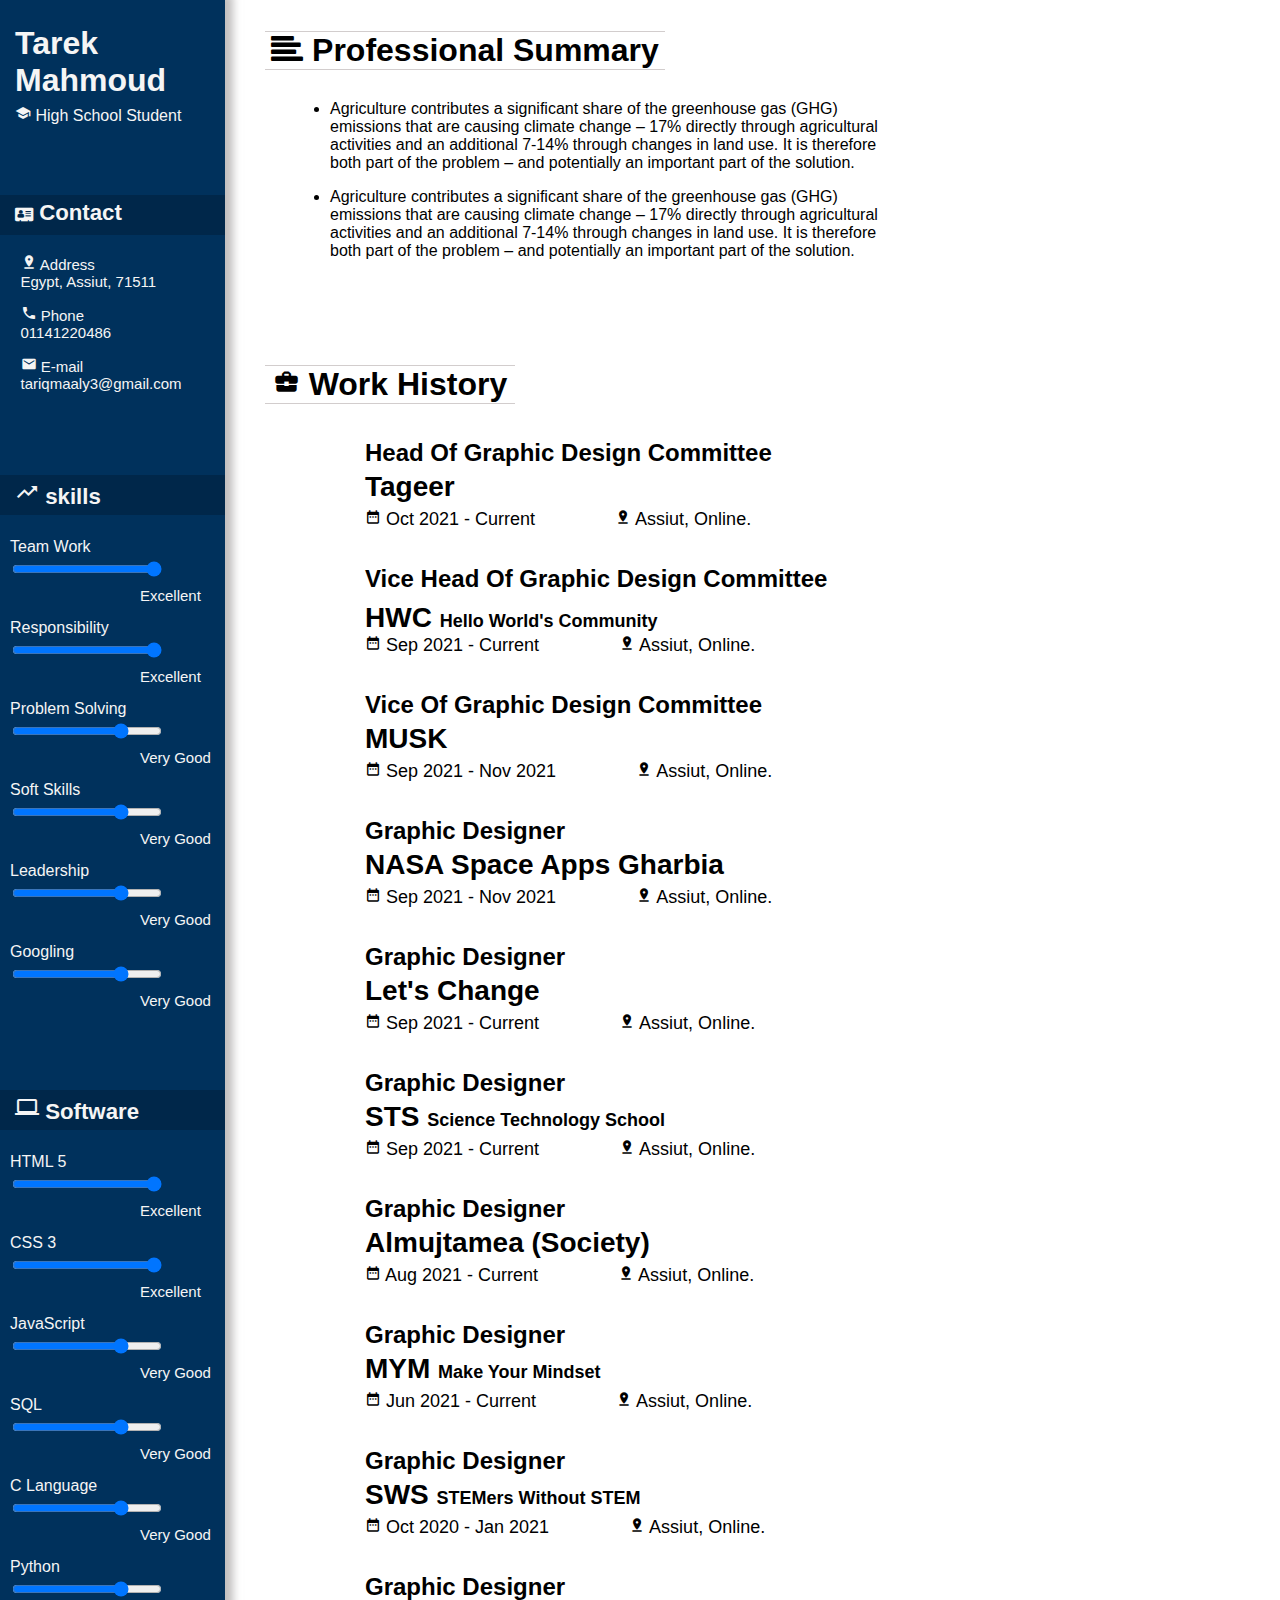
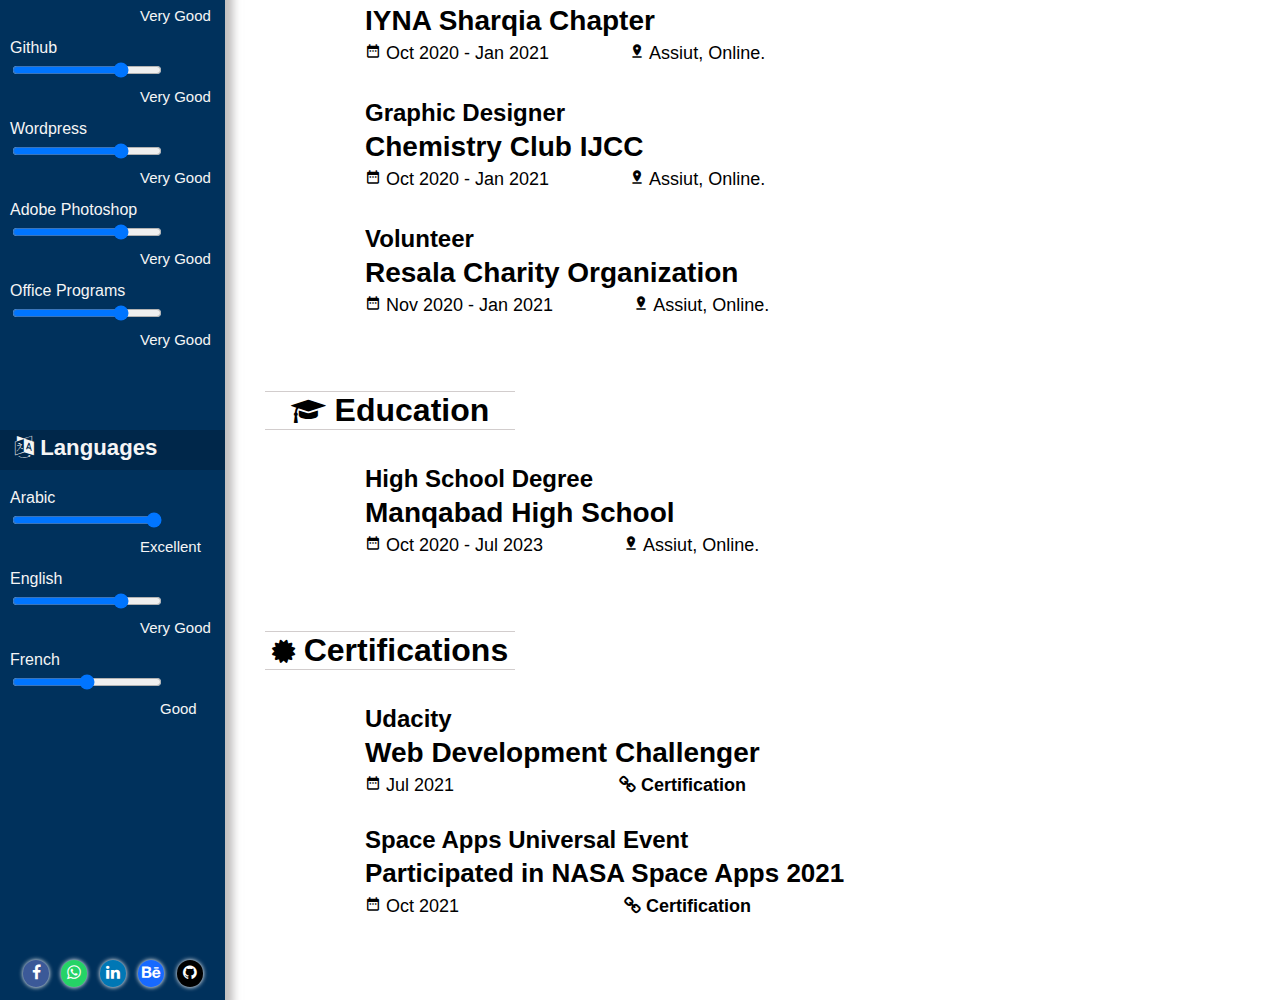
==== index.html @ b845cd38 "Add files via upload" ====
<DOCTYPE html>
    <html>
        <head>
            <meta charset="UTF-8">
            <link rel="stylesheet" 
            href="https://cdnjs.cloudflare.com/ajax/libs/font-awesome/4.7.0/css/font-awesome.min.css">
            <link href="https://fonts.googleapis.com/icon?family=Material+Icons" rel="stylesheet">
            <meta name="viewport" content="width=device-width, initial-scale=1, shrink-to-fit=no"/>
            <meta http-equiv="X-UA-Compatible" content="IE=edge">
            <link rel="shortcut icon" type="image/jpeg" href="TM.jpg">
            <link rel="stylesheet" href="TM.css">
            <title>TM - Tarek Mahmoud CV</title>
        </head>
        <body>
            <div id="left">
                <div id="name">
                <h1 style="padding-top: 25px;">Tarek Mahmoud</h1>
                <p style="margin-top: -15px;">
                    <i class="material-icons">school</i>
                    High School Student
                </p>
                </div>

                <div id="contact" style="margin-top: 70px;">
                    <h3 style="padding: 5px;">
                        <i class="fa fa-address-card"></i>
                        Contact
                    </h3>
                    <p> <i class="material-icons">pin_drop</i>
                        Address<br>Egypt, Assiut, 71511</p>
                    <p> <i class="material-icons">phone</i>
                        Phone<br>01141220486</p>
                    <p> <i class="material-icons">mail</i>
                        E-mail<br>tariqmaaly3@gmail.com</p>
                </div>
                
                <div id="skills" style="margin-top: 240px;">
                    <h3 style="padding: 5px;">
                        <i class="material-icons">trending_up</i>
                        skills
                    </h3>
                    <label>Team Work</label><br>
                    <input type="range" value="100" step="150">
                    <p><italic>Excellent</italic></p>

                    <label>Responsibility</label><br>
                    <input type="range" value="100" step="150">
                    <p><italic>Excellent</italic></p>

                    <label>Problem Solving</label><br>
                    <input type="range" value="75" step="100">
                    <p><italic>Very Good</italic></p>

                    <label>Soft Skills</label><br>
                    <input type="range" value="75" step="100">
                    <p><italic>Very Good</italic></p>

                    <label>Leadership</label><br>
                    <input type="range" value="75" step="100">
                    <p><italic>Very Good</italic></p>

                    <label>Googling</label><br>
                    <input type="range" value="75" step="100">
                    <p><italic>Very Good</italic></p>
                </div>

                <div id="soft" style="margin-top: 575px;">
                    <h3 style="padding: 5px;">
                        <i class="material-icons">computer</i>
                        Software
                        <h3>
                    <label>HTML 5</label><br>
                    <input type="range" value="100" step="150">
                    <p><italic>Excellent</italic></p>

                    <label>CSS 3</label><br>
                    <input type="range" value="100" step="150">
                    <p><italic>Excellent</italic></p>

                    <label>JavaScript</label><br>
                    <input type="range" value="75" step="100">
                    <p><italic>Very Good</italic></p>

                    <label>SQL</label><br>
                    <input type="range" value="75" step="100">
                    <p><italic>Very Good</italic></p>

                    <label>C Language</label><br>
                    <input type="range" value="75" step="100">
                    <p><italic>Very Good</italic></p>

                    <label>Python</label><br>
                    <input type="range" value="75" step="100">
                    <p><italic>Very Good</italic></p>

                    <label>Github</label><br>
                    <input type="range" value="75" step="100">
                    <p><italic>Very Good</italic></p>

                    <label>Wordpress</label><br>
                    <input type="range" value="75" step="100">
                    <p><italic>Very Good</italic></p>

                    <label>Adobe Photoshop</label><br>
                    <input type="range" value="75" step="100">
                    <p><italic>Very Good</italic></p>

                    <label>Office Programs</label><br>
                    <input type="range" value="75" step="100">
                    <p><italic>Very Good</italic></p>
                </div>

                <div id="langs" style="margin-top: 900px;">
                    <h3 style="padding: 5px;">
                        <i class="fa fa-language"></i>
                        Languages
                    </h3>
                    <label>Arabic</label><br>
                    <input type="range" value="100" step="150">
                    <p><italic>Excellent</italic></p>

                    <label>English</label><br>
                    <input type="range" value="75" step="100">
                    <p><italic>Very Good</italic></p>

                    <label>French</label><br>
                    <input type="range" value="50" step="100">
                    <p style="margin-left: 20px;"><italic>Good</italic></p>
                </div>

                <div id="Link">

                    <a href="https://web.facebook.com/profile.php?id=100045065440482" target="_blank"> 
                    <i class="fa fa-facebook" style="background: #3B5998;" id="SMI"></i> 
                    </a>

                    <a href="https://wa.me/qr/FEHXW3MLBTYYP1" target="_blank"> 
                        <i class="fa fa-whatsapp" style="background: rgb(37, 211, 102);" id="SMI"></i> 
                    </a>

                    <a href="https://www.linkedin.com/in/tarek-mahmoud-42444120b/" target="_blank"> 
                    <i class="fa fa-linkedin" style="background: rgb(0,119,181);" id="SMI"></i>
                    </a>

                    <a href="https://www.behance.net/tarekmahmoud5" target="_blank"> 
                    <i class="fa fa-behance" style="background: rgb( 23, 105, 255);" id="SMI"></i>
                    </a>

                    <a href="https://github.com/t3rek-ma7moud" target="_blank">
                    <i class="fa fa-github" style="background: black;" id="SMI"></i>
                   </a>
                   
                </div>
            </div>

            <div id="right">
                <h1 style="width: 400px;">
                    <i class="fa fa-align-left"></i>
                    Professional Summary
                </h1>
                <ul>
                    <li style="width: 550px; margin: 30px 0 0 25px;">
                        Agriculture contributes a significant share of the greenhouse
                        gas (GHG) emissions that are causing climate change – 17%
                        directly through agricultural activities and an additional
                        7-14% through changes in land use. It is therefore both part
                        of the problem – and potentially an important part of the
                        solution.
                    </li>
                </ul>

                <ul>
                    <li style="width: 550px; margin: 10px 0 0 25px;"> 
                        Agriculture contributes a significant share of the greenhouse gas 
                        (GHG) emissions that are causing climate change – 17%
                        directly through agricultural activities and an additional
                        7-14% through changes in land use. It is therefore both part
                        of the problem – and potentially an important part of the
                        solution.
                    </li>
                </ul>
                <a href="file:///E:/TM%20CV/TM%20CV-dark.html" class="material-icons" id="dark">dark_mode</a>
                <div id="work">
                    <h1 style="width: 250px;">
                        <i class="material-icons">business_center</i>
                        Work History
                    </h1>
                    <div class="GD">
                        <h3>Head Of Graphic Design Committee</h3>
                        <h2>Tageer</h2> <br>
    
                            <p>
                                <i class="material-icons">date_range</i>
                                Oct 2021 - Current
                            </p>
                            <p>
                                <i class="material-icons" style="margin-left: 75px;">pin_drop</i>
                                Assiut, Online.
                            </p>
                    </div>
    
                    <div class="GD">
                        <h3>Vice Head Of Graphic Design Committee</h3>
                        <h2 style="display: inline; position: absolute; margin-top: -15px;">
                            HWC <p style="margin-left: 0;">Hello World's Community</p>
                        </h2> <br>
    
                            <p>
                                <i class="material-icons">date_range</i>
                                Sep 2021 - Current
                            </p>
                            <p>
                                <i class="material-icons" style="margin-left: 75px;">pin_drop</i>
                                Assiut, Online.
                            </p>
                    </div>
    
                    <div class="GD">
                        <h3>Vice Of Graphic Design Committee</h3>
                        <h2>MUSK</h2> <br>
    
                            <p>
                                <i class="material-icons">date_range</i>
                                Sep 2021 - Nov 2021
                            </p>
                            <p>
                                <i class="material-icons" style="margin-left: 75px;">pin_drop</i>
                                Assiut, Online.
                            </p>
                    </div>
    
                    <div class="GD">
                        <h3>Graphic Designer</h3>
                        <h2>NASA Space Apps Gharbia</h2> <br>
    
                            <p>
                                <i class="material-icons">date_range</i>
                                Sep 2021 - Nov 2021
                            </p>
                            <p>
                                <i class="material-icons" style="margin-left: 75px;">pin_drop</i>
                                Assiut, Online.
                            </p>
                    </div>
    
                    <div class="GD">
                        <h3>Graphic Designer</h3>
                        <h2>Let's Change</h2> <br>
    
                            <p>
                                <i class="material-icons">date_range</i>
                                Sep 2021 - Current
                            </p>
                            <p>
                                <i class="material-icons" style="margin-left: 75px;">pin_drop</i>
                                Assiut, Online.
                            </p>
                    </div>
    
                    <div class="GD">
                        <h3>Graphic Designer</h3>
                        <h2>
                            STS <p>Science Technology School</p>
                        </h2> <br>
    
                            <p>
                                <i class="material-icons">date_range</i>
                                Sep 2021 - Current
                            </p>
                            <p>
                                <i class="material-icons" style="margin-left: 75px;">pin_drop</i>
                                Assiut, Online.
                            </p>
                    </div>
    
                    <div class="GD">
                        <h3>Graphic Designer</h3>
                        <h2>Almujtamea (Society)</h2> <br>
    
                            <p>
                                <i class="material-icons">date_range</i>
                                Aug 2021 - Current
                            </p>
                            <p>
                                <i class="material-icons" style="margin-left: 75px;">pin_drop</i>
                                Assiut, Online.
                            </p>
                    </div>
    
                    <div class="GD">
                        <h3>Graphic Designer</h3>
                        <h2>
                            MYM <p>Make Your Mindset</p>
                        </h2> <br>
    
                            <p>
                                <i class="material-icons">date_range</i>
                                Jun 2021 - Current
                            </p>
                            <p>
                                <i class="material-icons" style="margin-left: 75px;">pin_drop</i>
                                Assiut, Online.
                            </p>
                    </div>
    
                    <div class="GD">
                        <h3>Graphic Designer</h3>
                        <h2>
                            SWS <p>STEMers Without STEM</p>
                        </h2> <br>
    
                            <p>
                                <i class="material-icons">date_range</i>
                                Oct 2020 - Jan 2021
                            </p>
                            <p>
                                <i class="material-icons" style="margin-left: 75px;">pin_drop</i>
                                Assiut, Online.
                            </p>
                    </div>
    
                    <div class="GD">
                        <h3>Graphic Designer</h3>
                        <h2>IYNA Sharqia Chapter</h2> <br>
    
                            <p>
                                <i class="material-icons">date_range</i>
                                Oct 2020 - Jan 2021
                            </p>
                            <p>
                                <i class="material-icons" style="margin-left: 75px;">pin_drop</i>
                                Assiut, Online.
                            </p>
                    </div>
    
                    <div class="GD">
                        <h3>Graphic Designer</h3>
                        <h2> Chemistry Club IJCC</h2> <br>

                            <p>
                                <i class="material-icons">date_range</i>
                                Oct 2020 - Jan 2021
                            </p>
                            <p>
                                <i class="material-icons" style="margin-left: 75px;">pin_drop</i>
                                Assiut, Online.
                            </p>
                    </div>
    
                    <div class="GD">
                        <h3>Volunteer</h3>
                        <h2>Resala Charity Organization</h2> <br>

                            <p>
                                <i class="material-icons">date_range</i>
                                Nov 2020 - Jan 2021
                            </p>
                            <p>
                                <i class="material-icons" style="margin-left: 75px;">pin_drop</i>
                                Assiut, Online.
                            </p>
                    </div>
                </div>

                <div id="edu">
                <h1 style="margin-top: -25px; width: 250px;">
                    <i class="fa fa-graduation-cap"></i>
                    Education
                </h1>
                <div class="HSD">
                    <h3>High School Degree</h3>
                    <h2>Manqabad High School</h2> <br>

                        <p>
                            <i class="material-icons">date_range</i>
                            Oct 2020 - Jul 2023
                        </p>
                        <p>
                            <i class="material-icons" style="margin-left: 75px;">pin_drop</i>
                            Assiut, Online.
                        </p>
                </div>
                </div>

                <div id="cert">
                <h1 style="margin-top: -25px; width: 250px;">
                    <i class="fa fa-certificate	"></i>
                    Certifications
                </h1>
                <div class="certi">
                    <h3>Udacity</h3>
                    <h2>Web Development Challenger</h2> <br>
                        <p>
                            <i class="material-icons">date_range</i>
                            Jul 2021
                        </p>
                        <p>
                            <a href="https://drive.google.com/file/d/1FDAW9608SxH6hDUD1ScH1h4WVqJJ3xah/view?usp=sharing" class="fa fa-link" id="certl">
                                <strong style="font-family: sans-serif, Arial;">Certification</strong>
                            </a>
                        </p>
                </div>
                <div class="certi">
                    <h3 style="margin-top: -20px;">Space Apps Universal Event</h3>
                    <h2 style="font-size: 26px;">Participated in NASA Space Apps 2021</h2> <br>

                        <p>
                            <i class="material-icons">date_range</i>
                            Oct 2021
                        </p>
                        <p>
                            <a href="https://drive.google.com/file/d/1zgqsZ3WstGEIXecZ_9G2XZ6Y6BJrHVgn/view?usp=sharing" class="fa fa-link" id="certl">
                                <strong style="font-family: sans-serif, Arial;">Certification</strong>
                            </a>
                        </p>
                    </div>
                </div>
            </div>
    </body>
</html>
---- TM.css ----
body {
    margin: 0;
    font-family: sans-serif, Arial;
}
a {
    text-decoration: none;
    font-family: sans-serif, Arial;
}
#contact i, #name i {
    font-size: 16px;
}
#contact p:hover, #name p:hover {
    color: rgb(255, 198, 44);
    transition: 0.3s;
}
#left {
    width: 210px;
    color: whitesmoke;
    height: 2600px;
    background-color: rgb(0,49,92);
    padding-left: 15px;
    box-shadow: 1px 1px 8px 7px rgba(151, 148, 148, 0.6);
}
#contact, #skills, #soft, #langs {
    height: 40px;
    font-size: 19px;
    margin-left: -15;
    padding-left: 10px;
    background-color: rgb(0,39,74);
}
#contact p {
    font-size: 15px;
    padding-left: 10.5px;
}
#skills p, #soft p, #langs p {
    font-size: 15px;
    padding-left: 130px;
    font-weight: 200;
    margin-top: 5px;
}
input {
    width: 150px;
    height: 22px;
}
#left label {
    font-size: 16px;
    font-weight: 200;
}
#right {
    margin: -2590px 0 0 265px;
    position: absolute;
}
#right h1 {
    border-top: 1px solid rgb(210, 205, 205);
    border-bottom: 1px solid rgb(210, 205, 205);
    text-align: center;
}
#work, #edu, #cert {
    margin: 100px 0 0 100px;
}
#work i, #edu i, #cert i {
    font-size: 16px;
}
#work p, #edu p, #cert p {
    font-size: 18px;
    display: inline;
    margin: 0px;
}
#work h1, #edu h1, #cert h1 {
    border-top: 1px solid rgb(210, 205, 205);
    border-bottom: 1px solid rgb(210, 205, 205);
    text-align: center;
    margin: -35px 0 0 -100px;
}
#work h1 i, #edu h1 i, #cert h1 i {
    font-size: 27px;
}
#work h2, #edu h2, #cert h2 {
    font-size: 28px;
    display: inline;
    position: absolute;
    margin-top: -20px;
}
#work h3, #edu h3, #cert h3 {
    font-size: 24px;
    margin-top: -15px;
}
.GD, .HSD, .certi {
    margin-top: 50px;
}
#SMI {
    height: 20px;
    color: white;
    width: 20px;
    text-align: center;
    margin: 490px 0 0 8px;
    padding: 4px 3px 3px 3px;
    border-radius: 15px;
    box-shadow: 0.1px 0.1px 4px 0.3px whitesmoke;

}
#certl {
    margin-left: 160px; 
    font-size: 18px; 
    color: black;
}
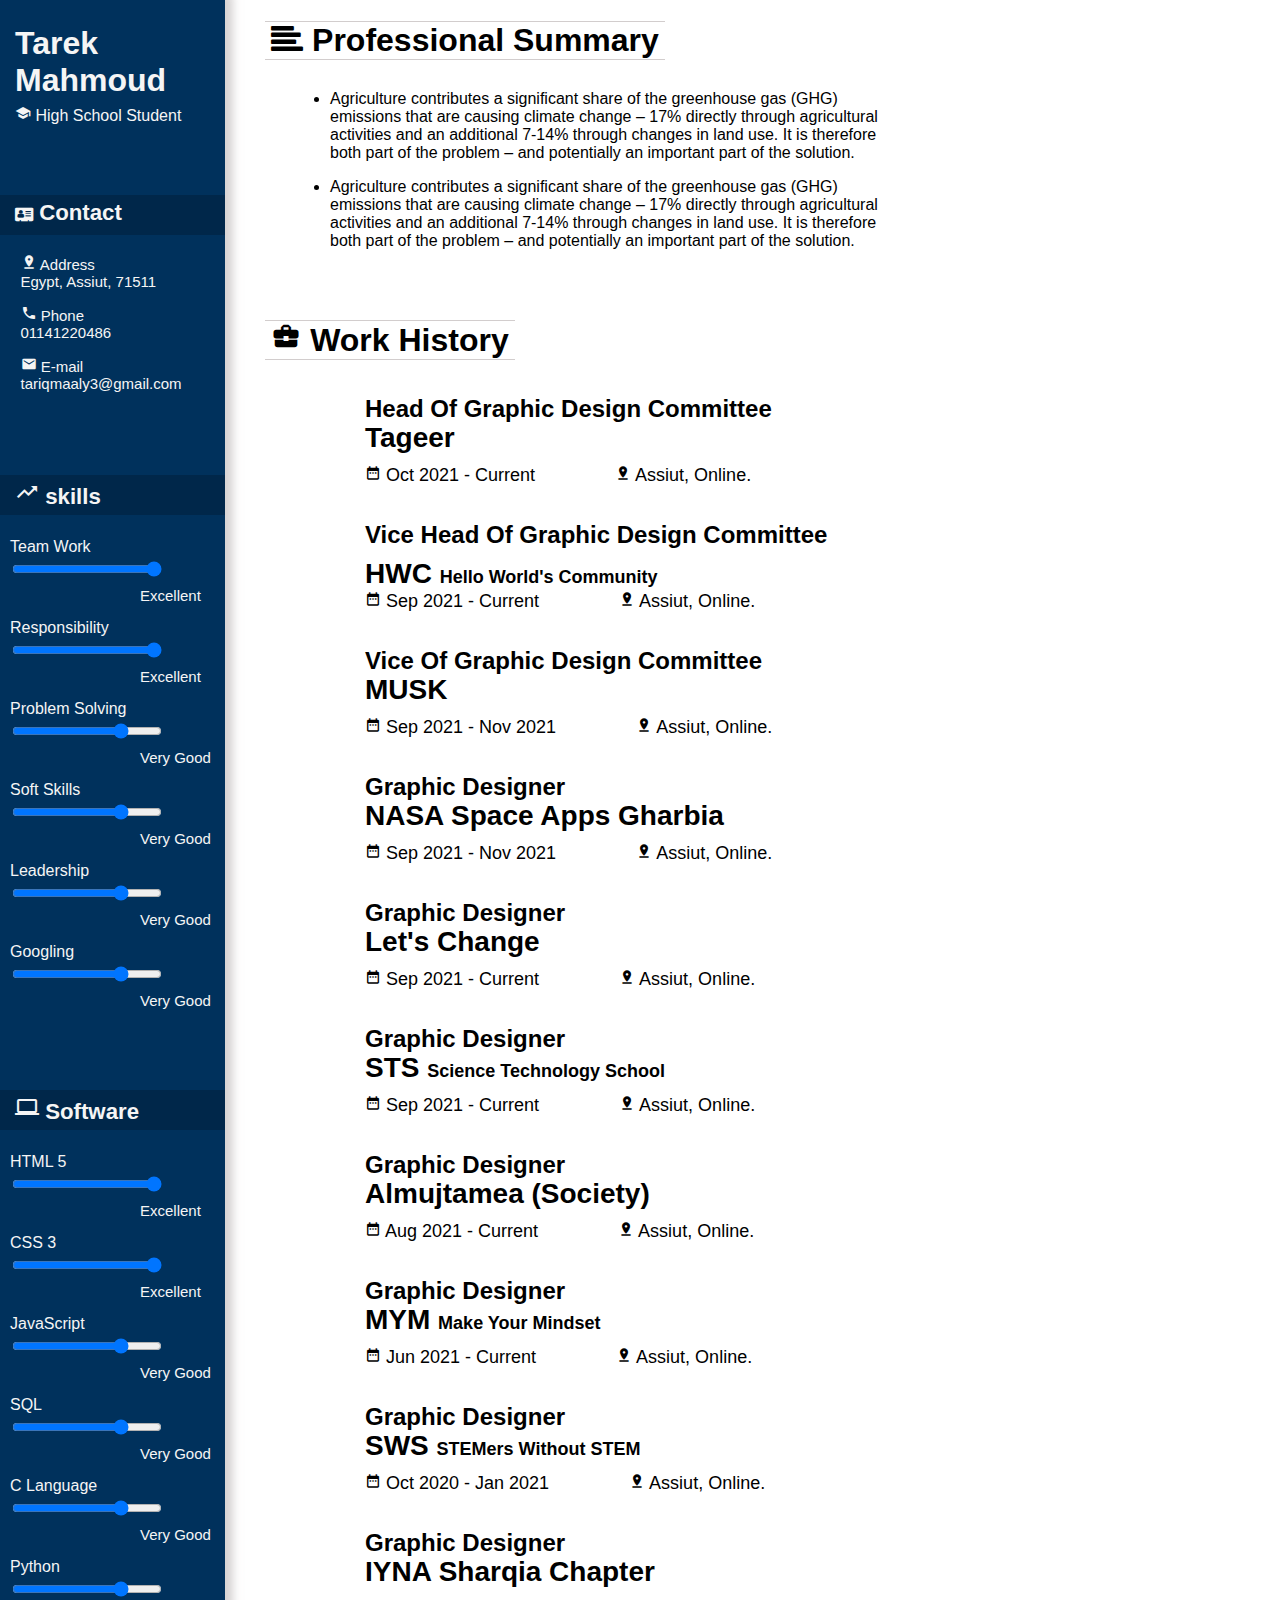
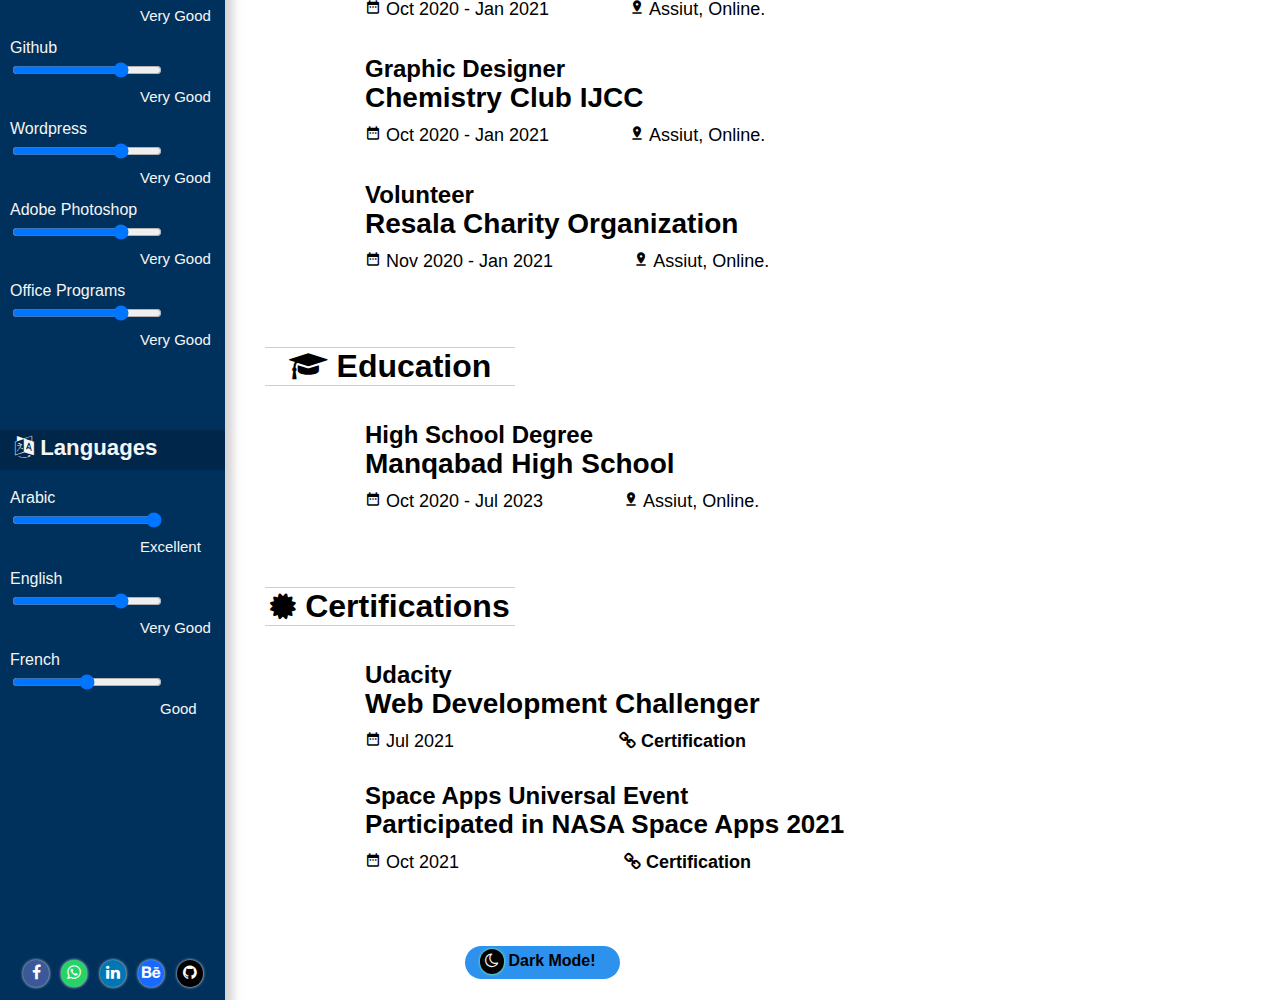
==== commit 04f5b120: "Add files via upload" ====
--- a/index.html
+++ b/index.html
@@ -179,7 +179,14 @@
                         solution.
                     </li>
                 </ul>
-                <a href="file:///E:/TM%20CV/TM%20CV-dark.html" class="material-icons" id="dark">dark_mode</a>
+
+                <div id="dark">
+                    <a href="#" onclick="alert('Dark Mode:          Soon..')">
+                        <i class="fa fa-moon-o"></i>
+                        Dark Mode!
+                    </a>
+                </div>
+
                 <div id="work">
                     <h1 style="width: 250px;">
                         <i class="material-icons">business_center</i>
@@ -198,7 +205,7 @@
                                 Assiut, Online.
                             </p>
                     </div>
-    
+
                     <div class="GD">
                         <h3>Vice Head Of Graphic Design Committee</h3>
                         <h2 style="display: inline; position: absolute; margin-top: -15px;">
--- a/TM.css
+++ b/TM.css
@@ -9,7 +9,7 @@
 #contact i, #name i {
     font-size: 16px;
 }
-#contact p:hover, #name p:hover {
+#name p:hover {
     color: rgb(255, 198, 44);
     transition: 0.3s;
 }
@@ -19,7 +19,7 @@
     height: 2600px;
     background-color: rgb(0,49,92);
     padding-left: 15px;
-    box-shadow: 1px 1px 8px 7px rgba(151, 148, 148, 0.6);
+    box-shadow: 1px 1px 8px 7px rgba(175, 170, 170, 0.5);
 }
 #contact, #skills, #soft, #langs {
     height: 40px;
@@ -47,13 +47,35 @@
     font-weight: 200;
 }
 #right {
-    margin: -2590px 0 0 265px;
+    margin: -2600px 0 0 265px;
     position: absolute;
 }
 #right h1 {
     border-top: 1px solid rgb(210, 205, 205);
     border-bottom: 1px solid rgb(210, 205, 205);
     text-align: center;
+}
+#dark {
+    margin: 2280px 0 0 200px;
+    position: absolute;
+    background-color: #2d92ed;
+    width: 140px;
+    height: 30px;
+    padding: 3px 0 0 15px;
+    border-radius: 25px;
+}
+#dark a {
+    color: black;
+    font-weight: 800;
+}
+#dark i {
+    height: 20px;
+    color: whitesmoke;
+    background-color: black;
+    text-align: center;
+    padding: 3px 5px 2px 5px;
+    border-radius: 15px;
+    box-shadow: 0.1px 0.1px 3px 0.1px #90ff92;
 }
 #work, #edu, #cert {
     margin: 100px 0 0 100px;
@@ -70,16 +92,16 @@
     border-top: 1px solid rgb(210, 205, 205);
     border-bottom: 1px solid rgb(210, 205, 205);
     text-align: center;
-    margin: -35px 0 0 -100px;
+    margin: -30px 0 0 -100px;
 }
 #work h1 i, #edu h1 i, #cert h1 i {
-    font-size: 27px;
+    font-size: 30px;
 }
 #work h2, #edu h2, #cert h2 {
     font-size: 28px;
     display: inline;
     position: absolute;
-    margin-top: -20px;
+    margin-top: -25px;
 }
 #work h3, #edu h3, #cert h3 {
     font-size: 24px;
@@ -96,8 +118,11 @@
     margin: 490px 0 0 8px;
     padding: 4px 3px 3px 3px;
     border-radius: 15px;
+    box-shadow: 0.1px 0.1px 3px 0.1px whitesmoke;
+}
+#SMI:hover {
     box-shadow: 0.1px 0.1px 4px 0.3px whitesmoke;
-
+    opacity: 80%;
 }
 #certl {
     margin-left: 160px; 
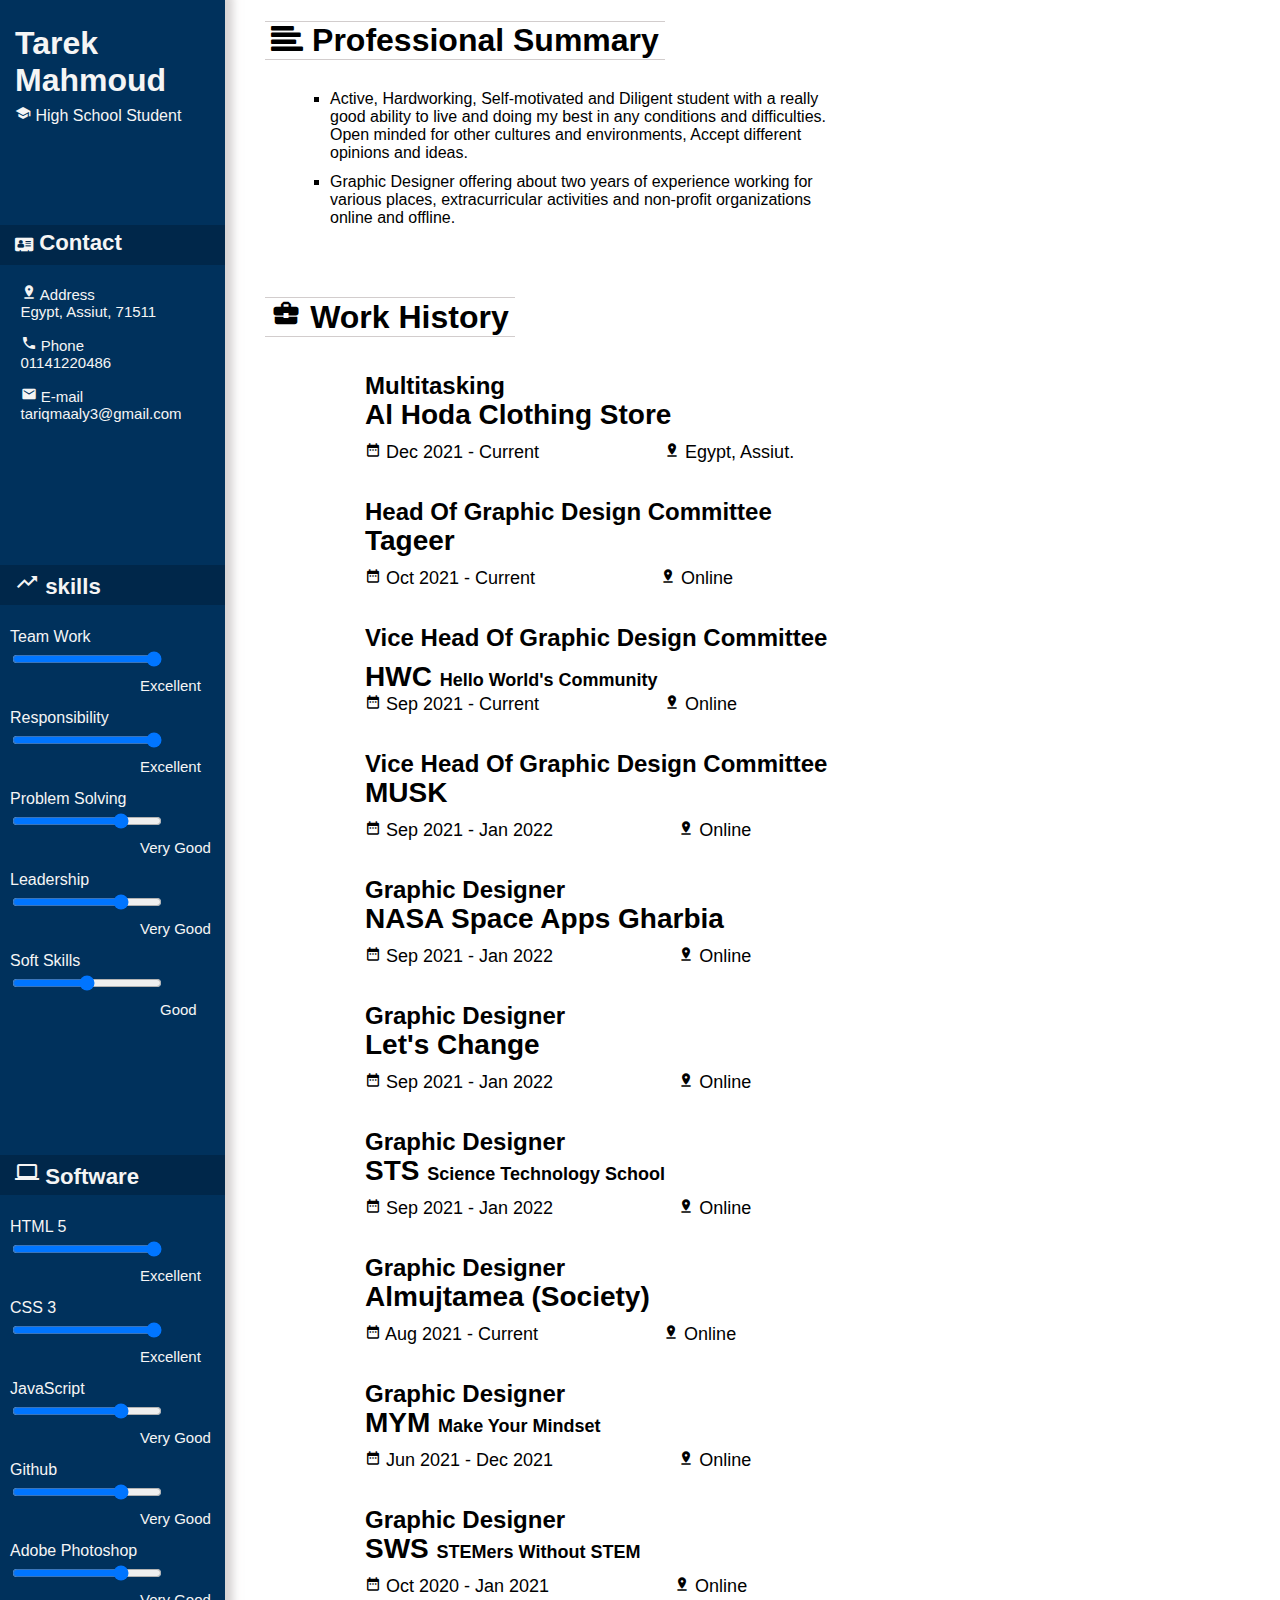
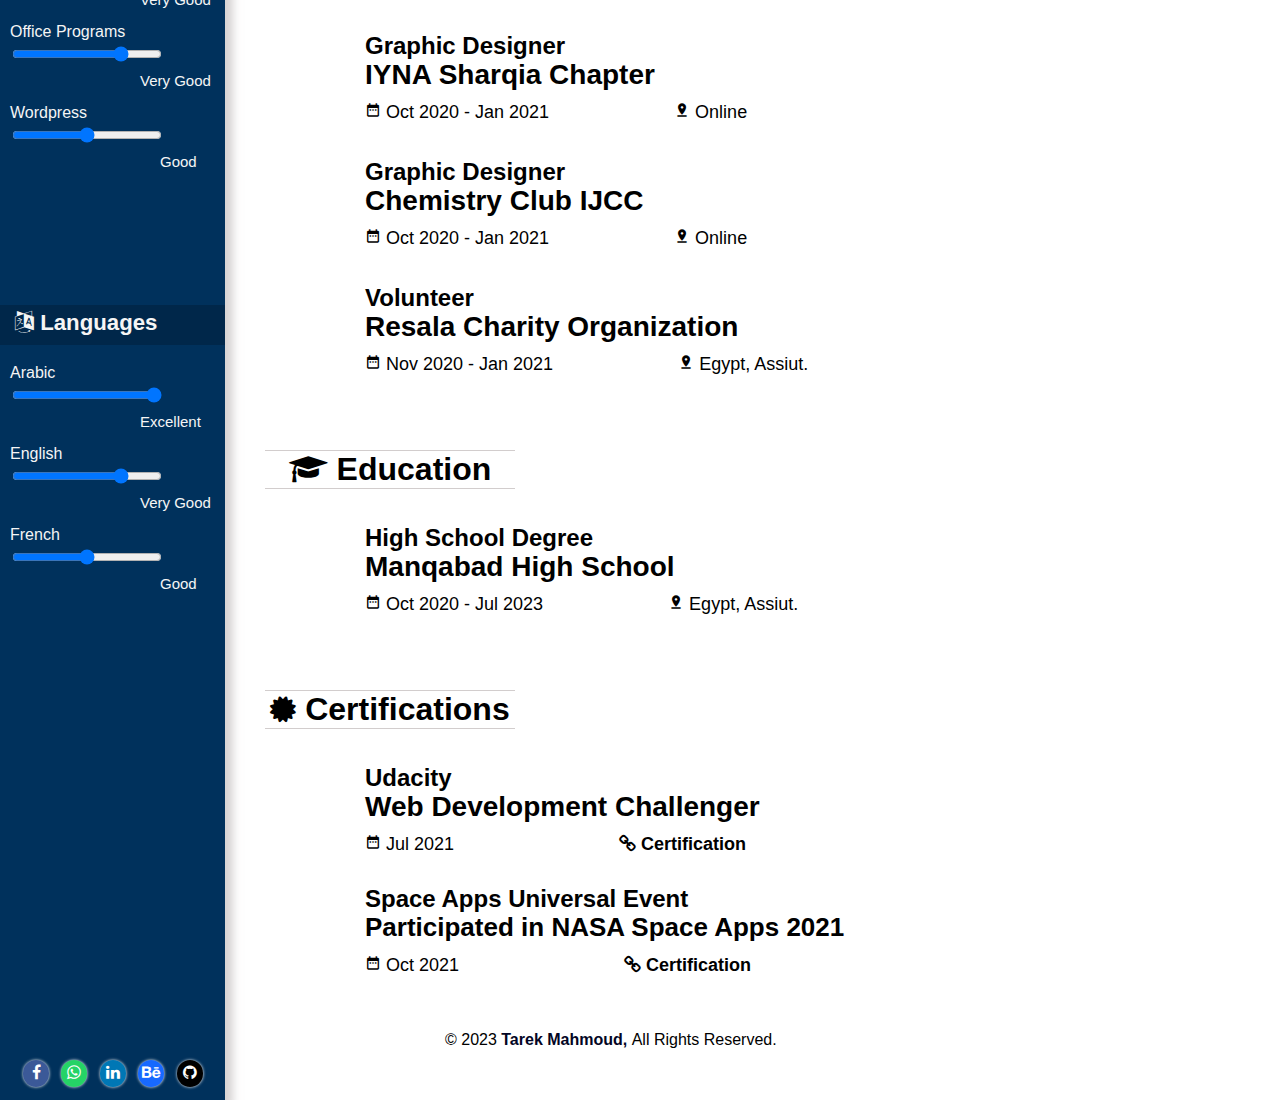
==== commit 09d880d7: "Add files via upload" ====
--- a/index.html
+++ b/index.html
@@ -21,7 +21,7 @@
                 </p>
                 </div>
 
-                <div id="contact" style="margin-top: 70px;">
+                <div id="contact" style="margin-top: 100px;">
                     <h3 style="padding: 5px;">
                         <i class="fa fa-address-card"></i>
                         Contact
@@ -34,7 +34,7 @@
                         E-mail<br>tariqmaaly3@gmail.com</p>
                 </div>
                 
-                <div id="skills" style="margin-top: 240px;">
+                <div id="skills" style="margin-top: 300px;">
                     <h3 style="padding: 5px;">
                         <i class="material-icons">trending_up</i>
                         skills
@@ -51,20 +51,16 @@
                     <input type="range" value="75" step="100">
                     <p><italic>Very Good</italic></p>
 
+                    <label>Leadership</label><br>
+                    <input type="range" value="75" step="100">
+                    <p><italic>Very Good</italic></p>
+
                     <label>Soft Skills</label><br>
-                    <input type="range" value="75" step="100">
-                    <p><italic>Very Good</italic></p>
-
-                    <label>Leadership</label><br>
-                    <input type="range" value="75" step="100">
-                    <p><italic>Very Good</italic></p>
-
-                    <label>Googling</label><br>
-                    <input type="range" value="75" step="100">
-                    <p><italic>Very Good</italic></p>
-                </div>
-
-                <div id="soft" style="margin-top: 575px;">
+                    <input type="range" value="50" step="100">
+                    <p style="margin-left: 20px;"><italic>Good</italic></p>
+                </div>
+
+                <div id="soft" style="margin-top: 550px;">
                     <h3 style="padding: 5px;">
                         <i class="material-icons">computer</i>
                         Software
@@ -81,36 +77,24 @@
                     <input type="range" value="75" step="100">
                     <p><italic>Very Good</italic></p>
 
-                    <label>SQL</label><br>
-                    <input type="range" value="75" step="100">
-                    <p><italic>Very Good</italic></p>
-
-                    <label>C Language</label><br>
-                    <input type="range" value="75" step="100">
-                    <p><italic>Very Good</italic></p>
-
-                    <label>Python</label><br>
-                    <input type="range" value="75" step="100">
-                    <p><italic>Very Good</italic></p>
-
                     <label>Github</label><br>
                     <input type="range" value="75" step="100">
                     <p><italic>Very Good</italic></p>
 
+                    <label>Adobe Photoshop</label><br>
+                    <input type="range" value="75" step="100">
+                    <p><italic>Very Good</italic></p>
+
+                    <label>Office Programs</label><br>
+                    <input type="range" value="75" step="100">
+                    <p><italic>Very Good</italic></p>
+
                     <label>Wordpress</label><br>
-                    <input type="range" value="75" step="100">
-                    <p><italic>Very Good</italic></p>
-
-                    <label>Adobe Photoshop</label><br>
-                    <input type="range" value="75" step="100">
-                    <p><italic>Very Good</italic></p>
-
-                    <label>Office Programs</label><br>
-                    <input type="range" value="75" step="100">
-                    <p><italic>Very Good</italic></p>
-                </div>
-
-                <div id="langs" style="margin-top: 900px;">
+                    <input type="range" value="50" step="100">
+                    <p style="margin-left: 20px;"><italic>Good</italic></p>
+                </div>
+
+                <div id="langs" style="margin-top: 710px;">
                     <h3 style="padding: 5px;">
                         <i class="fa fa-language"></i>
                         Languages
@@ -130,23 +114,23 @@
 
                 <div id="Link">
 
-                    <a href="https://web.facebook.com/profile.php?id=100045065440482" target="_blank"> 
+                    <a href="https://cutt.ly/8IYDjaS" target="_blank"> 
                     <i class="fa fa-facebook" style="background: #3B5998;" id="SMI"></i> 
                     </a>
 
-                    <a href="https://wa.me/qr/FEHXW3MLBTYYP1" target="_blank"> 
+                    <a href="https://cutt.ly/xIYDAeW" target="_blank"> 
                         <i class="fa fa-whatsapp" style="background: rgb(37, 211, 102);" id="SMI"></i> 
                     </a>
 
-                    <a href="https://www.linkedin.com/in/tarek-mahmoud-42444120b/" target="_blank"> 
+                    <a href="https://cutt.ly/tIYDZKn" target="_blank"> 
                     <i class="fa fa-linkedin" style="background: rgb(0,119,181);" id="SMI"></i>
                     </a>
 
-                    <a href="https://www.behance.net/tarekmahmoud5" target="_blank"> 
+                    <a href="https://cutt.ly/3IYD0gj" target="_blank"> 
                     <i class="fa fa-behance" style="background: rgb( 23, 105, 255);" id="SMI"></i>
                     </a>
 
-                    <a href="https://github.com/t3rek-ma7moud" target="_blank">
+                    <a href="https://cutt.ly/VIYFqwZ" target="_blank">
                     <i class="fa fa-github" style="background: black;" id="SMI"></i>
                    </a>
                    
@@ -159,39 +143,41 @@
                     Professional Summary
                 </h1>
                 <ul>
-                    <li style="width: 550px; margin: 30px 0 0 25px;">
-                        Agriculture contributes a significant share of the greenhouse
-                        gas (GHG) emissions that are causing climate change – 17%
-                        directly through agricultural activities and an additional
-                        7-14% through changes in land use. It is therefore both part
-                        of the problem – and potentially an important part of the
-                        solution.
+                    <li style="width: 500px; margin: 30px 0 0 25px; list-style-type: square;">
+                        Active, Hardworking, Self-motivated and Diligent student with
+                         a really good ability to live and doing my best in any conditions
+                          and difficulties. Open minded for other cultures and environments,
+                           Accept different opinions and ideas.
                     </li>
                 </ul>
-
                 <ul>
-                    <li style="width: 550px; margin: 10px 0 0 25px;"> 
-                        Agriculture contributes a significant share of the greenhouse gas 
-                        (GHG) emissions that are causing climate change – 17%
-                        directly through agricultural activities and an additional
-                        7-14% through changes in land use. It is therefore both part
-                        of the problem – and potentially an important part of the
-                        solution.
+                    <li style="width: 500px; margin: -5px 0 0 25px; list-style-type: square;"> 
+                        Graphic Designer offering about two years of experience working
+                         for various places, extracurricular activities and
+                          non-profit organizations online and offline.
                     </li>
                 </ul>
-
-                <div id="dark">
-                    <a href="#" onclick="alert('Dark Mode:          Soon..')">
-                        <i class="fa fa-moon-o"></i>
-                        Dark Mode!
-                    </a>
-                </div>
 
                 <div id="work">
                     <h1 style="width: 250px;">
                         <i class="material-icons">business_center</i>
                         Work History
                     </h1>
+
+                     <div class="GD">
+                        <h3>Multitasking</h3>
+                        <h2>Al Hoda Clothing Store</h2> <br>
+    
+                            <p>
+                                <i class="material-icons">date_range</i>
+                                Dec 2021 - Current
+                            </p>
+                            <p>
+                                <i class="material-icons" id="pin">pin_drop</i>
+                                Egypt, Assiut.
+                            </p>
+                    </div>
+
                     <div class="GD">
                         <h3>Head Of Graphic Design Committee</h3>
                         <h2>Tageer</h2> <br>
@@ -201,8 +187,8 @@
                                 Oct 2021 - Current
                             </p>
                             <p>
-                                <i class="material-icons" style="margin-left: 75px;">pin_drop</i>
-                                Assiut, Online.
+                                <i class="material-icons" id="pin">pin_drop</i>
+                                Online
                             </p>
                     </div>
 
@@ -217,22 +203,22 @@
                                 Sep 2021 - Current
                             </p>
                             <p>
-                                <i class="material-icons" style="margin-left: 75px;">pin_drop</i>
-                                Assiut, Online.
-                            </p>
-                    </div>
-    
-                    <div class="GD">
-                        <h3>Vice Of Graphic Design Committee</h3>
+                                <i class="material-icons"  id="pin">pin_drop</i>
+                                Online
+                            </p>
+                    </div>
+    
+                    <div class="GD">
+                        <h3>Vice Head Of Graphic Design Committee</h3>
                         <h2>MUSK</h2> <br>
     
                             <p>
                                 <i class="material-icons">date_range</i>
-                                Sep 2021 - Nov 2021
-                            </p>
-                            <p>
-                                <i class="material-icons" style="margin-left: 75px;">pin_drop</i>
-                                Assiut, Online.
+                                Sep 2021 - Jan 2022
+                            </p>
+                            <p>
+                                <i class="material-icons"  id="pin">pin_drop</i>
+                                Online
                             </p>
                     </div>
     
@@ -242,11 +228,11 @@
     
                             <p>
                                 <i class="material-icons">date_range</i>
-                                Sep 2021 - Nov 2021
-                            </p>
-                            <p>
-                                <i class="material-icons" style="margin-left: 75px;">pin_drop</i>
-                                Assiut, Online.
+                                Sep 2021 - Jan 2022
+                            </p>
+                            <p>
+                                <i class="material-icons" id="pin">pin_drop</i>
+                                Online
                             </p>
                     </div>
     
@@ -256,11 +242,11 @@
     
                             <p>
                                 <i class="material-icons">date_range</i>
-                                Sep 2021 - Current
-                            </p>
-                            <p>
-                                <i class="material-icons" style="margin-left: 75px;">pin_drop</i>
-                                Assiut, Online.
+                                Sep 2021 - Jan 2022
+                            </p>
+                            <p>
+                                <i class="material-icons" id="pin">pin_drop</i>
+                                Online
                             </p>
                     </div>
     
@@ -272,11 +258,11 @@
     
                             <p>
                                 <i class="material-icons">date_range</i>
-                                Sep 2021 - Current
-                            </p>
-                            <p>
-                                <i class="material-icons" style="margin-left: 75px;">pin_drop</i>
-                                Assiut, Online.
+                                Sep 2021 - Jan 2022
+                            </p>
+                            <p>
+                                <i class="material-icons" id="pin">pin_drop</i>
+                                Online
                             </p>
                     </div>
     
@@ -289,8 +275,8 @@
                                 Aug 2021 - Current
                             </p>
                             <p>
-                                <i class="material-icons" style="margin-left: 75px;">pin_drop</i>
-                                Assiut, Online.
+                                <i class="material-icons" id="pin">pin_drop</i>
+                                Online
                             </p>
                     </div>
     
@@ -302,11 +288,11 @@
     
                             <p>
                                 <i class="material-icons">date_range</i>
-                                Jun 2021 - Current
-                            </p>
-                            <p>
-                                <i class="material-icons" style="margin-left: 75px;">pin_drop</i>
-                                Assiut, Online.
+                                Jun 2021 - Dec 2021
+                            </p>
+                            <p>
+                                <i class="material-icons" id="pin">pin_drop</i>
+                                Online
                             </p>
                     </div>
     
@@ -321,8 +307,8 @@
                                 Oct 2020 - Jan 2021
                             </p>
                             <p>
-                                <i class="material-icons" style="margin-left: 75px;">pin_drop</i>
-                                Assiut, Online.
+                                <i class="material-icons" id="pin">pin_drop</i>
+                                Online
                             </p>
                     </div>
     
@@ -335,8 +321,8 @@
                                 Oct 2020 - Jan 2021
                             </p>
                             <p>
-                                <i class="material-icons" style="margin-left: 75px;">pin_drop</i>
-                                Assiut, Online.
+                                <i class="material-icons" id="pin">pin_drop</i>
+                                Online
                             </p>
                     </div>
     
@@ -349,8 +335,8 @@
                                 Oct 2020 - Jan 2021
                             </p>
                             <p>
-                                <i class="material-icons" style="margin-left: 75px;">pin_drop</i>
-                                Assiut, Online.
+                                <i class="material-icons" id="pin">pin_drop</i>
+                                Online
                             </p>
                     </div>
     
@@ -363,13 +349,14 @@
                                 Nov 2020 - Jan 2021
                             </p>
                             <p>
-                                <i class="material-icons" style="margin-left: 75px;">pin_drop</i>
-                                Assiut, Online.
-                            </p>
-                    </div>
-                </div>
-
-                <div id="edu">
+                                <i class="material-icons" id="pin">pin_drop</i>
+                                Egypt, Assiut.
+                            </p>
+                    </div>
+                </div>
+
+                <div id=
+                "edu">
                 <h1 style="margin-top: -25px; width: 250px;">
                     <i class="fa fa-graduation-cap"></i>
                     Education
@@ -383,8 +370,8 @@
                             Oct 2020 - Jul 2023
                         </p>
                         <p>
-                            <i class="material-icons" style="margin-left: 75px;">pin_drop</i>
-                            Assiut, Online.
+                            <i class="material-icons" id="pin">pin_drop</i>
+                            Egypt, Assiut.
                         </p>
                 </div>
                 </div>
@@ -394,6 +381,7 @@
                     <i class="fa fa-certificate	"></i>
                     Certifications
                 </h1>
+                
                 <div class="certi">
                     <h3>Udacity</h3>
                     <h2>Web Development Challenger</h2> <br>
@@ -402,26 +390,31 @@
                             Jul 2021
                         </p>
                         <p>
-                            <a href="https://drive.google.com/file/d/1FDAW9608SxH6hDUD1ScH1h4WVqJJ3xah/view?usp=sharing" class="fa fa-link" id="certl">
+                            <a href="https://cutt.ly/tIYFjRh" class="fa fa-link" id="certl">
                                 <strong style="font-family: sans-serif, Arial;">Certification</strong>
                             </a>
                         </p>
                 </div>
+
                 <div class="certi">
                     <h3 style="margin-top: -20px;">Space Apps Universal Event</h3>
-                    <h2 style="font-size: 26px;">Participated in NASA Space Apps 2021</h2> <br>
+                    <h2 style="font-size: 26px; width: 600px;">Participated in NASA Space Apps 2021</h2> <br>
 
                         <p>
                             <i class="material-icons">date_range</i>
                             Oct 2021
                         </p>
                         <p>
-                            <a href="https://drive.google.com/file/d/1zgqsZ3WstGEIXecZ_9G2XZ6Y6BJrHVgn/view?usp=sharing" class="fa fa-link" id="certl">
+                            <a href="https://cutt.ly/7IYFvMj" class="fa fa-link" id="certl">
                                 <strong style="font-family: sans-serif, Arial;">Certification</strong>
                             </a>
                         </p>
                     </div>
                 </div>
+                <p style="margin: 55px 0 0 180px;">
+                    © 2023 <strong>
+                        <a href="https://cutt.ly/XIYFW8u" style="color: rgb(3, 5, 36);" target="_blank">
+                             Tarek Mahmoud, </a> </strong>All Rights Reserved.</p>
             </div>
     </body>
 </html>--- a/TM.css
+++ b/TM.css
@@ -9,14 +9,10 @@
 #contact i, #name i {
     font-size: 16px;
 }
-#name p:hover {
-    color: rgb(255, 198, 44);
-    transition: 0.3s;
-}
 #left {
     width: 210px;
     color: whitesmoke;
-    height: 2600px;
+    height: 2700px;
     background-color: rgb(0,49,92);
     padding-left: 15px;
     box-shadow: 1px 1px 8px 7px rgba(175, 170, 170, 0.5);
@@ -47,7 +43,7 @@
     font-weight: 200;
 }
 #right {
-    margin: -2600px 0 0 265px;
+    margin: -2700px 0 0 265px;
     position: absolute;
 }
 #right h1 {
@@ -56,7 +52,7 @@
     text-align: center;
 }
 #dark {
-    margin: 2280px 0 0 200px;
+    margin: 2380px 0 0 200px;
     position: absolute;
     background-color: #2d92ed;
     width: 140px;
@@ -115,17 +111,23 @@
     color: white;
     width: 20px;
     text-align: center;
-    margin: 490px 0 0 8px;
+    margin: 715px 0 0 8px;
     padding: 4px 3px 3px 3px;
     border-radius: 15px;
     box-shadow: 0.1px 0.1px 3px 0.1px whitesmoke;
 }
 #SMI:hover {
-    box-shadow: 0.1px 0.1px 4px 0.3px whitesmoke;
-    opacity: 80%;
+    box-shadow: 0.5px 0.5px 5px 1px #cbe6ff;
+    transition: 0.5s;
+    opacity: 85%;
+    font-size: 16.9;
 }
 #certl {
     margin-left: 160px; 
     font-size: 18px; 
     color: black;
+}
+#pin {
+    margin-left: 120px;
+    position: relative;
 }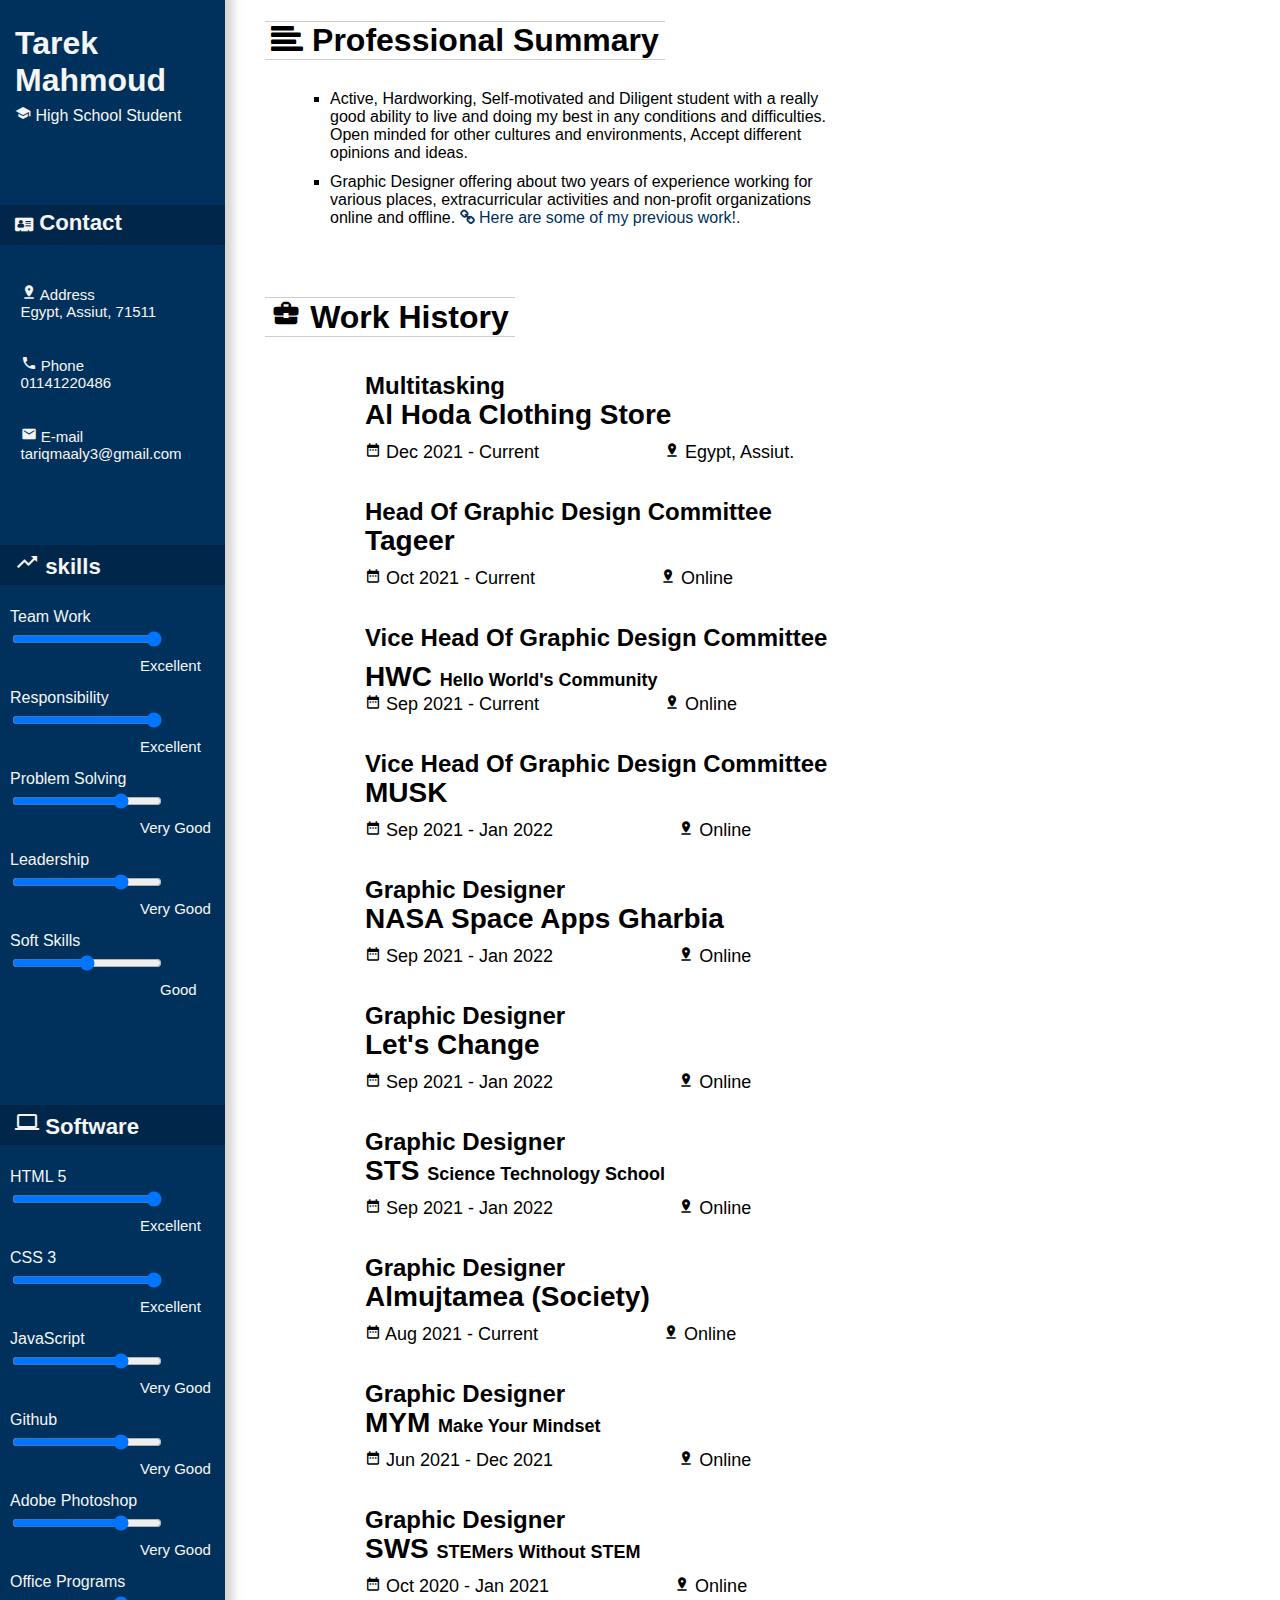
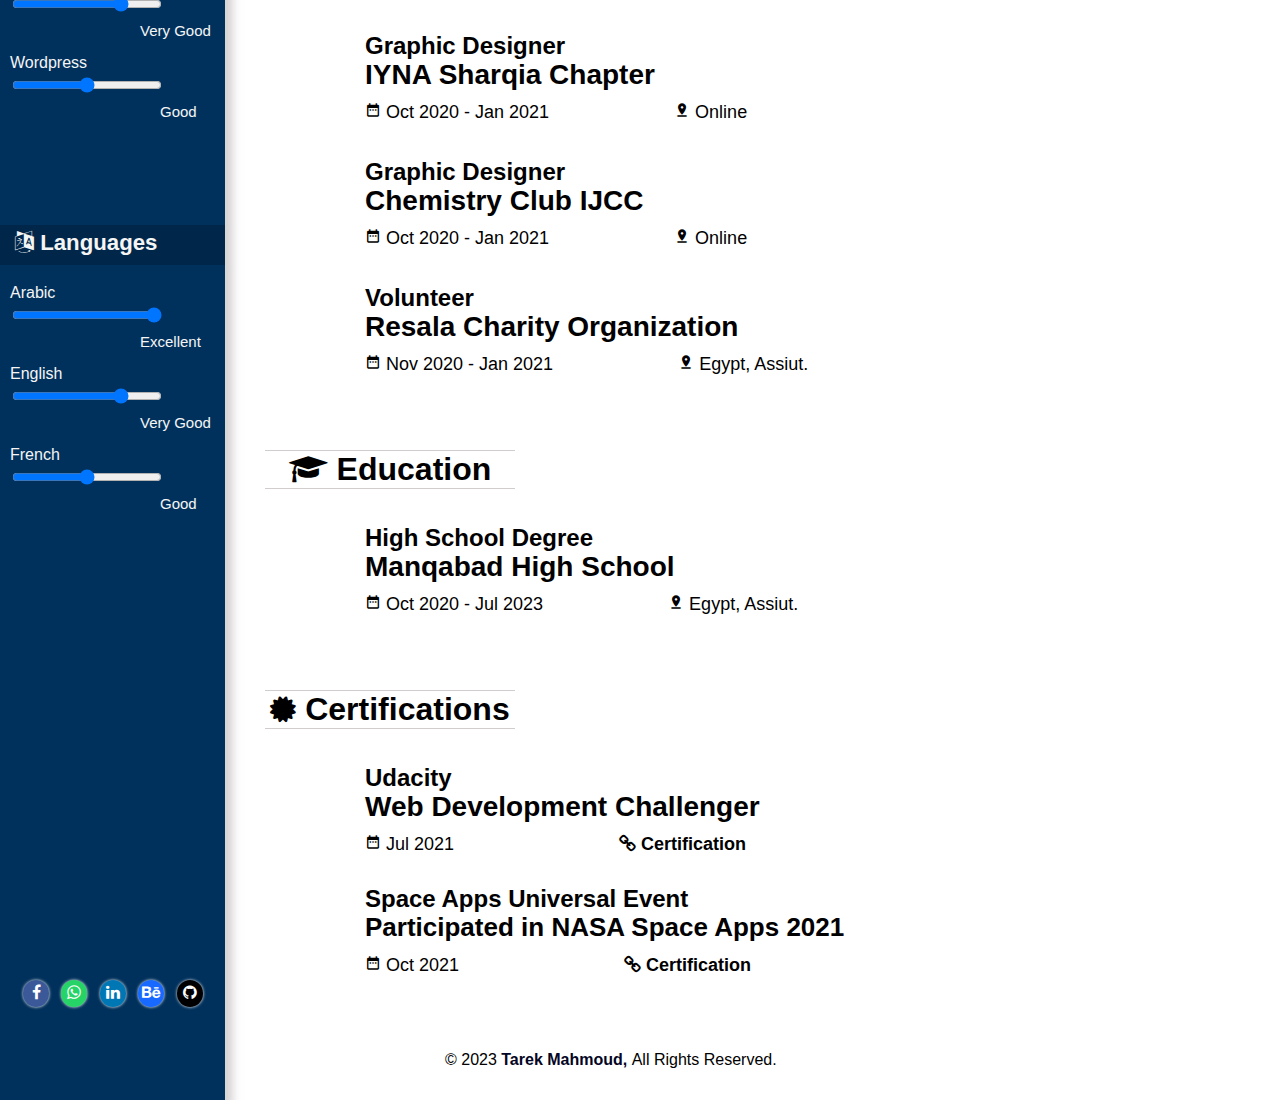
==== commit e1e498f5: "Add files via upload" ====
--- a/index.html
+++ b/index.html
@@ -21,16 +21,16 @@
                 </p>
                 </div>
 
-                <div id="contact" style="margin-top: 100px;">
+                <div id="contact" style="margin-top: 80px;">
                     <h3 style="padding: 5px;">
                         <i class="fa fa-address-card"></i>
                         Contact
                     </h3>
-                    <p> <i class="material-icons">pin_drop</i>
+                    <p style="padding-top: 20px;"> <i class="material-icons">pin_drop</i>
                         Address<br>Egypt, Assiut, 71511</p>
-                    <p> <i class="material-icons">phone</i>
+                    <p style="padding-top: 20px;"> <i class="material-icons">phone</i>
                         Phone<br>01141220486</p>
-                    <p> <i class="material-icons">mail</i>
+                    <p style="padding-top: 20px;"> <i class="material-icons">mail</i>
                         E-mail<br>tariqmaaly3@gmail.com</p>
                 </div>
                 
@@ -60,7 +60,7 @@
                     <p style="margin-left: 20px;"><italic>Good</italic></p>
                 </div>
 
-                <div id="soft" style="margin-top: 550px;">
+                <div id="soft" style="margin-top: 520px;">
                     <h3 style="padding: 5px;">
                         <i class="material-icons">computer</i>
                         Software
@@ -94,7 +94,7 @@
                     <p style="margin-left: 20px;"><italic>Good</italic></p>
                 </div>
 
-                <div id="langs" style="margin-top: 710px;">
+                <div id="langs" style="margin-top: 680px;">
                     <h3 style="padding: 5px;">
                         <i class="fa fa-language"></i>
                         Languages
@@ -155,6 +155,9 @@
                         Graphic Designer offering about two years of experience working
                          for various places, extracurricular activities and
                           non-profit organizations online and offline.
+                          <a href="https://cutt.ly/QIYNpNj" style="color: rgb(0,49,92);">
+                            <i class="fa fa-link"></i>
+                            Here are some of my previous work!.</a>
                     </li>
                 </ul>
 
@@ -411,7 +414,7 @@
                         </p>
                     </div>
                 </div>
-                <p style="margin: 55px 0 0 180px;">
+                <p style="margin: 75px 0 0 180px;">
                     © 2023 <strong>
                         <a href="https://cutt.ly/XIYFW8u" style="color: rgb(3, 5, 36);" target="_blank">
                              Tarek Mahmoud, </a> </strong>All Rights Reserved.</p>
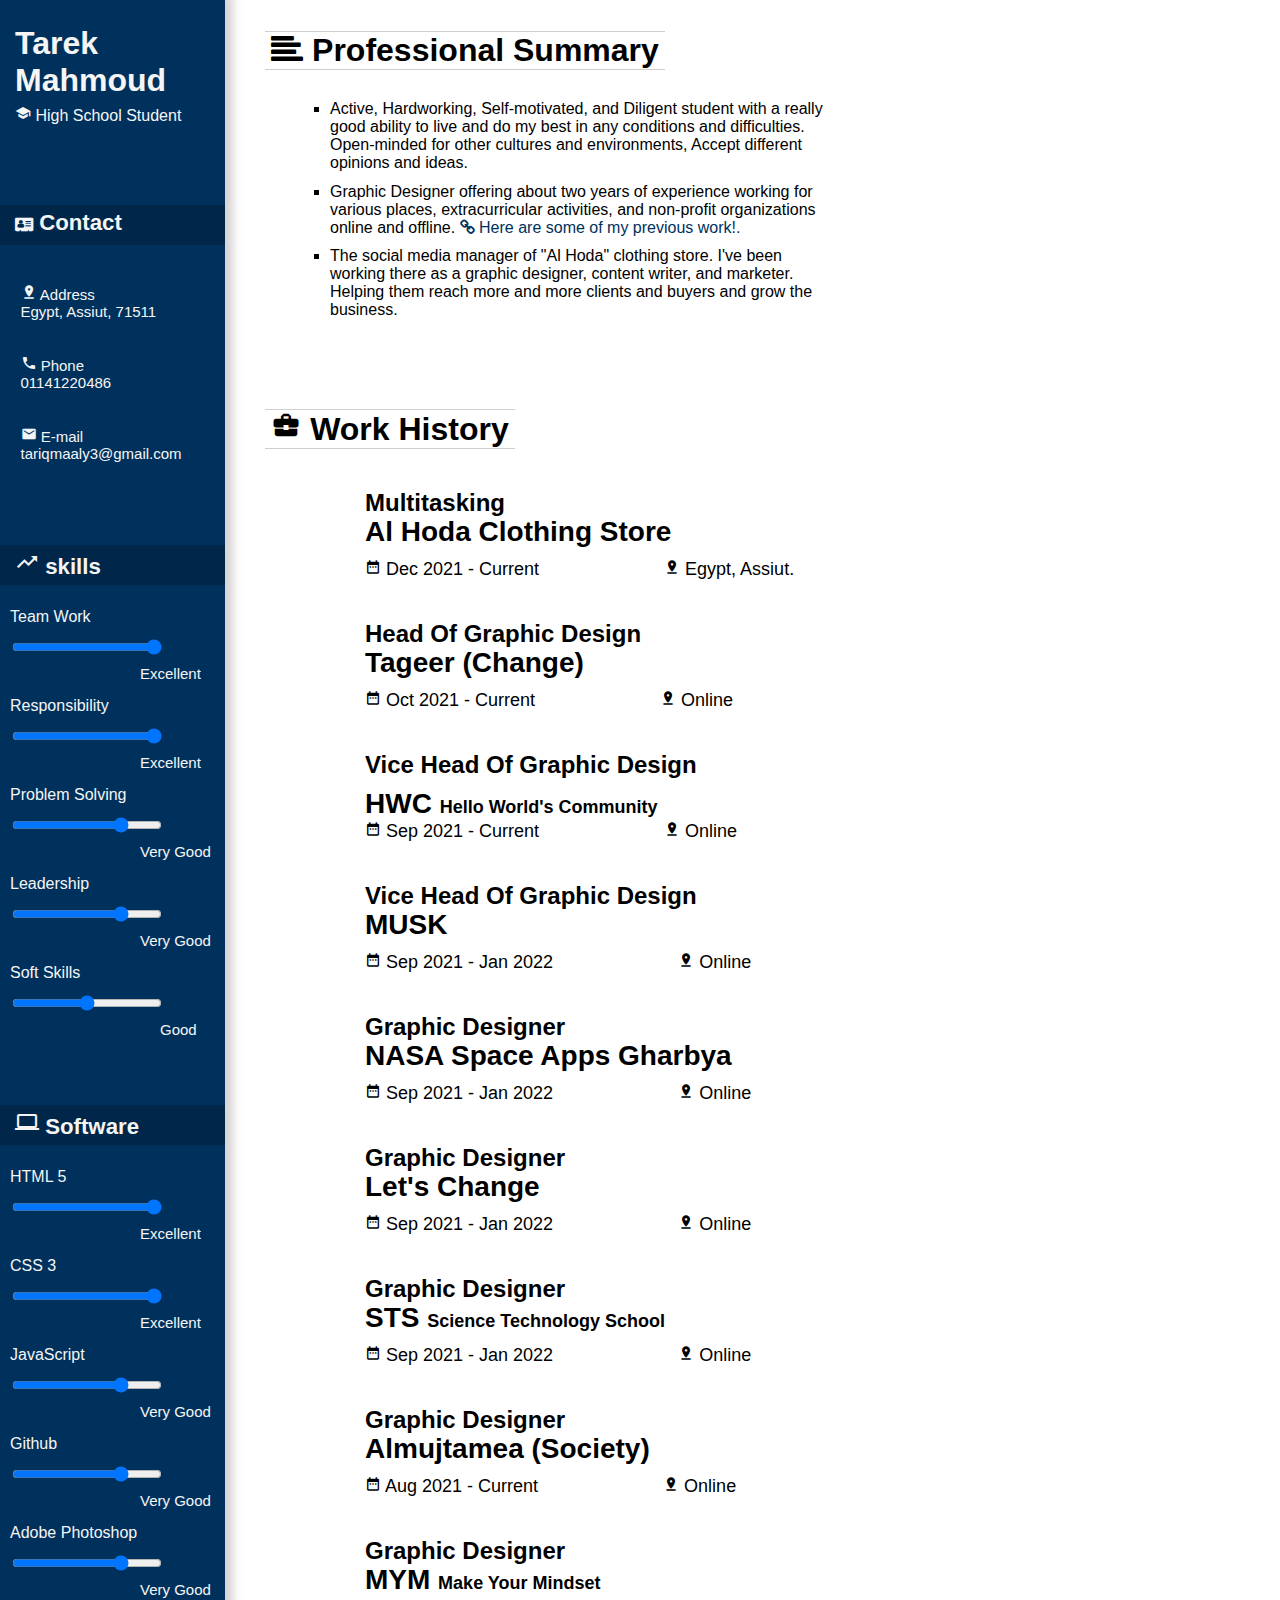
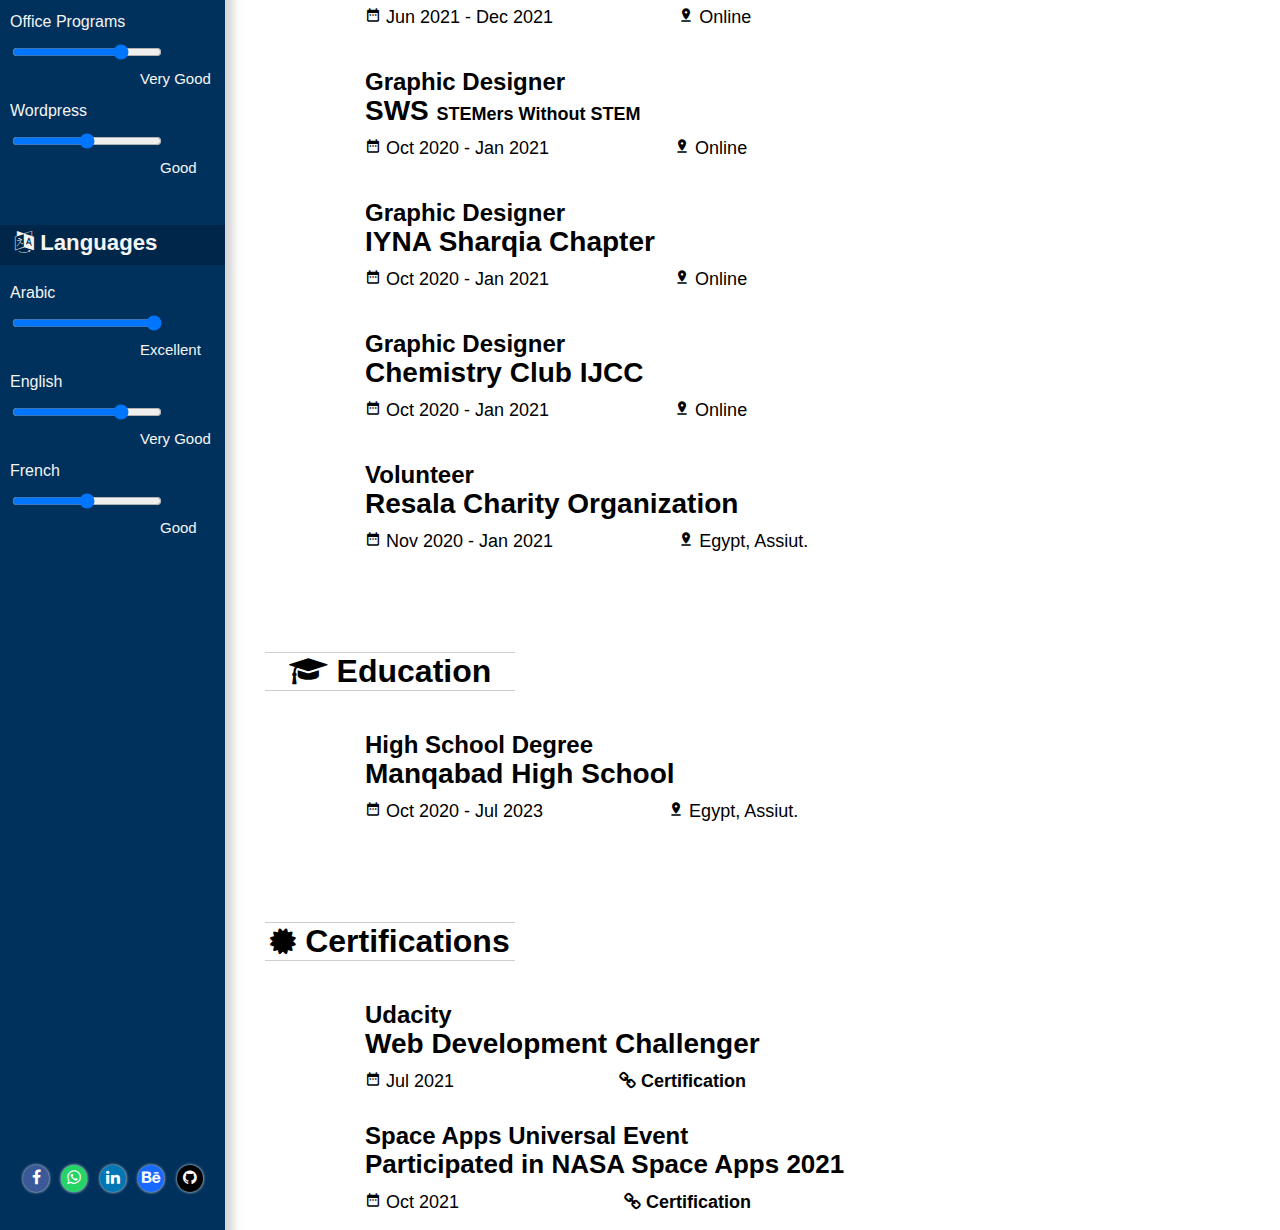
==== commit a4dcff43: "Add files via upload" ====
--- a/index.html
+++ b/index.html
@@ -144,25 +144,31 @@
                 </h1>
                 <ul>
                     <li style="width: 500px; margin: 30px 0 0 25px; list-style-type: square;">
-                        Active, Hardworking, Self-motivated and Diligent student with
-                         a really good ability to live and doing my best in any conditions
-                          and difficulties. Open minded for other cultures and environments,
-                           Accept different opinions and ideas.
+                        Active, Hardworking, Self-motivated, and Diligent student
+                         with a really good ability to live and do my best in any
+                          conditions and difficulties. Open-minded for other cultures
+                           and environments, Accept different opinions and ideas.
                     </li>
                 </ul>
                 <ul>
                     <li style="width: 500px; margin: -5px 0 0 25px; list-style-type: square;"> 
-                        Graphic Designer offering about two years of experience working
-                         for various places, extracurricular activities and
-                          non-profit organizations online and offline.
+                        Graphic Designer offering about two years of experience working for
+                         various places, extracurricular activities, and non-profit organizations
+                          online and offline.
                           <a href="https://cutt.ly/QIYNpNj" style="color: rgb(0,49,92);">
                             <i class="fa fa-link"></i>
                             Here are some of my previous work!.</a>
                     </li>
+                    <li style="width: 500px; margin: 10px 0 0 25px; list-style-type: square;">
+                        The social media manager of "Al Hoda" clothing store.
+                         I've been working there as a graphic designer, content writer,
+                          and marketer. Helping them reach more and more clients and buyers
+                           and grow the business.
+                    </li>
                 </ul>
 
                 <div id="work">
-                    <h1 style="width: 250px;">
+                    <h1 style="width: 250px; margin-top: -10px;">
                         <i class="material-icons">business_center</i>
                         Work History
                     </h1>
@@ -182,8 +188,8 @@
                     </div>
 
                     <div class="GD">
-                        <h3>Head Of Graphic Design Committee</h3>
-                        <h2>Tageer</h2> <br>
+                        <h3>Head Of Graphic Design</h3>
+                        <h2>Tageer (Change)</h2><br>
     
                             <p>
                                 <i class="material-icons">date_range</i>
@@ -196,7 +202,7 @@
                     </div>
 
                     <div class="GD">
-                        <h3>Vice Head Of Graphic Design Committee</h3>
+                        <h3>Vice Head Of Graphic Design</h3>
                         <h2 style="display: inline; position: absolute; margin-top: -15px;">
                             HWC <p style="margin-left: 0;">Hello World's Community</p>
                         </h2> <br>
@@ -212,7 +218,7 @@
                     </div>
     
                     <div class="GD">
-                        <h3>Vice Head Of Graphic Design Committee</h3>
+                        <h3>Vice Head Of Graphic Design</h3>
                         <h2>MUSK</h2> <br>
     
                             <p>
@@ -227,7 +233,7 @@
     
                     <div class="GD">
                         <h3>Graphic Designer</h3>
-                        <h2>NASA Space Apps Gharbia</h2> <br>
+                        <h2>NASA Space Apps Gharbya</h2> <br>
     
                             <p>
                                 <i class="material-icons">date_range</i>
@@ -360,7 +366,7 @@
 
                 <div id=
                 "edu">
-                <h1 style="margin-top: -25px; width: 250px;">
+                <h1 style="margin-top: 10px; width: 250px;">
                     <i class="fa fa-graduation-cap"></i>
                     Education
                 </h1>
@@ -380,7 +386,7 @@
                 </div>
 
                 <div id="cert">
-                <h1 style="margin-top: -25px; width: 250px;">
+                <h1 style="margin-top: 10px; width: 250px;">
                     <i class="fa fa-certificate	"></i>
                     Certifications
                 </h1>
@@ -414,10 +420,6 @@
                         </p>
                     </div>
                 </div>
-                <p style="margin: 75px 0 0 180px;">
-                    © 2023 <strong>
-                        <a href="https://cutt.ly/XIYFW8u" style="color: rgb(3, 5, 36);" target="_blank">
-                             Tarek Mahmoud, </a> </strong>All Rights Reserved.</p>
             </div>
     </body>
 </html>--- a/TM.css
+++ b/TM.css
@@ -12,7 +12,7 @@
 #left {
     width: 210px;
     color: whitesmoke;
-    height: 2700px;
+    height: 2830px;
     background-color: rgb(0,49,92);
     padding-left: 15px;
     box-shadow: 1px 1px 8px 7px rgba(175, 170, 170, 0.5);
@@ -41,9 +41,13 @@
 #left label {
     font-size: 16px;
     font-weight: 200;
+    padding-top: 20px;
+}
+label, input {
+    margin-top: 10px;
 }
 #right {
-    margin: -2700px 0 0 265px;
+    margin: -2820px 0 0 265px;
     position: absolute;
 }
 #right h1 {
@@ -88,7 +92,7 @@
     border-top: 1px solid rgb(210, 205, 205);
     border-bottom: 1px solid rgb(210, 205, 205);
     text-align: center;
-    margin: -30px 0 0 -100px;
+    margin: -50px 0 0 -100px;
 }
 #work h1 i, #edu h1 i, #cert h1 i {
     font-size: 30px;
@@ -101,7 +105,7 @@
 }
 #work h3, #edu h3, #cert h3 {
     font-size: 24px;
-    margin-top: -15px;
+    margin-top: -10px;
 }
 .GD, .HSD, .certi {
     margin-top: 50px;
@@ -111,7 +115,7 @@
     color: white;
     width: 20px;
     text-align: center;
-    margin: 715px 0 0 8px;
+    margin: 900px 0 0 8px;
     padding: 4px 3px 3px 3px;
     border-radius: 15px;
     box-shadow: 0.1px 0.1px 3px 0.1px whitesmoke;
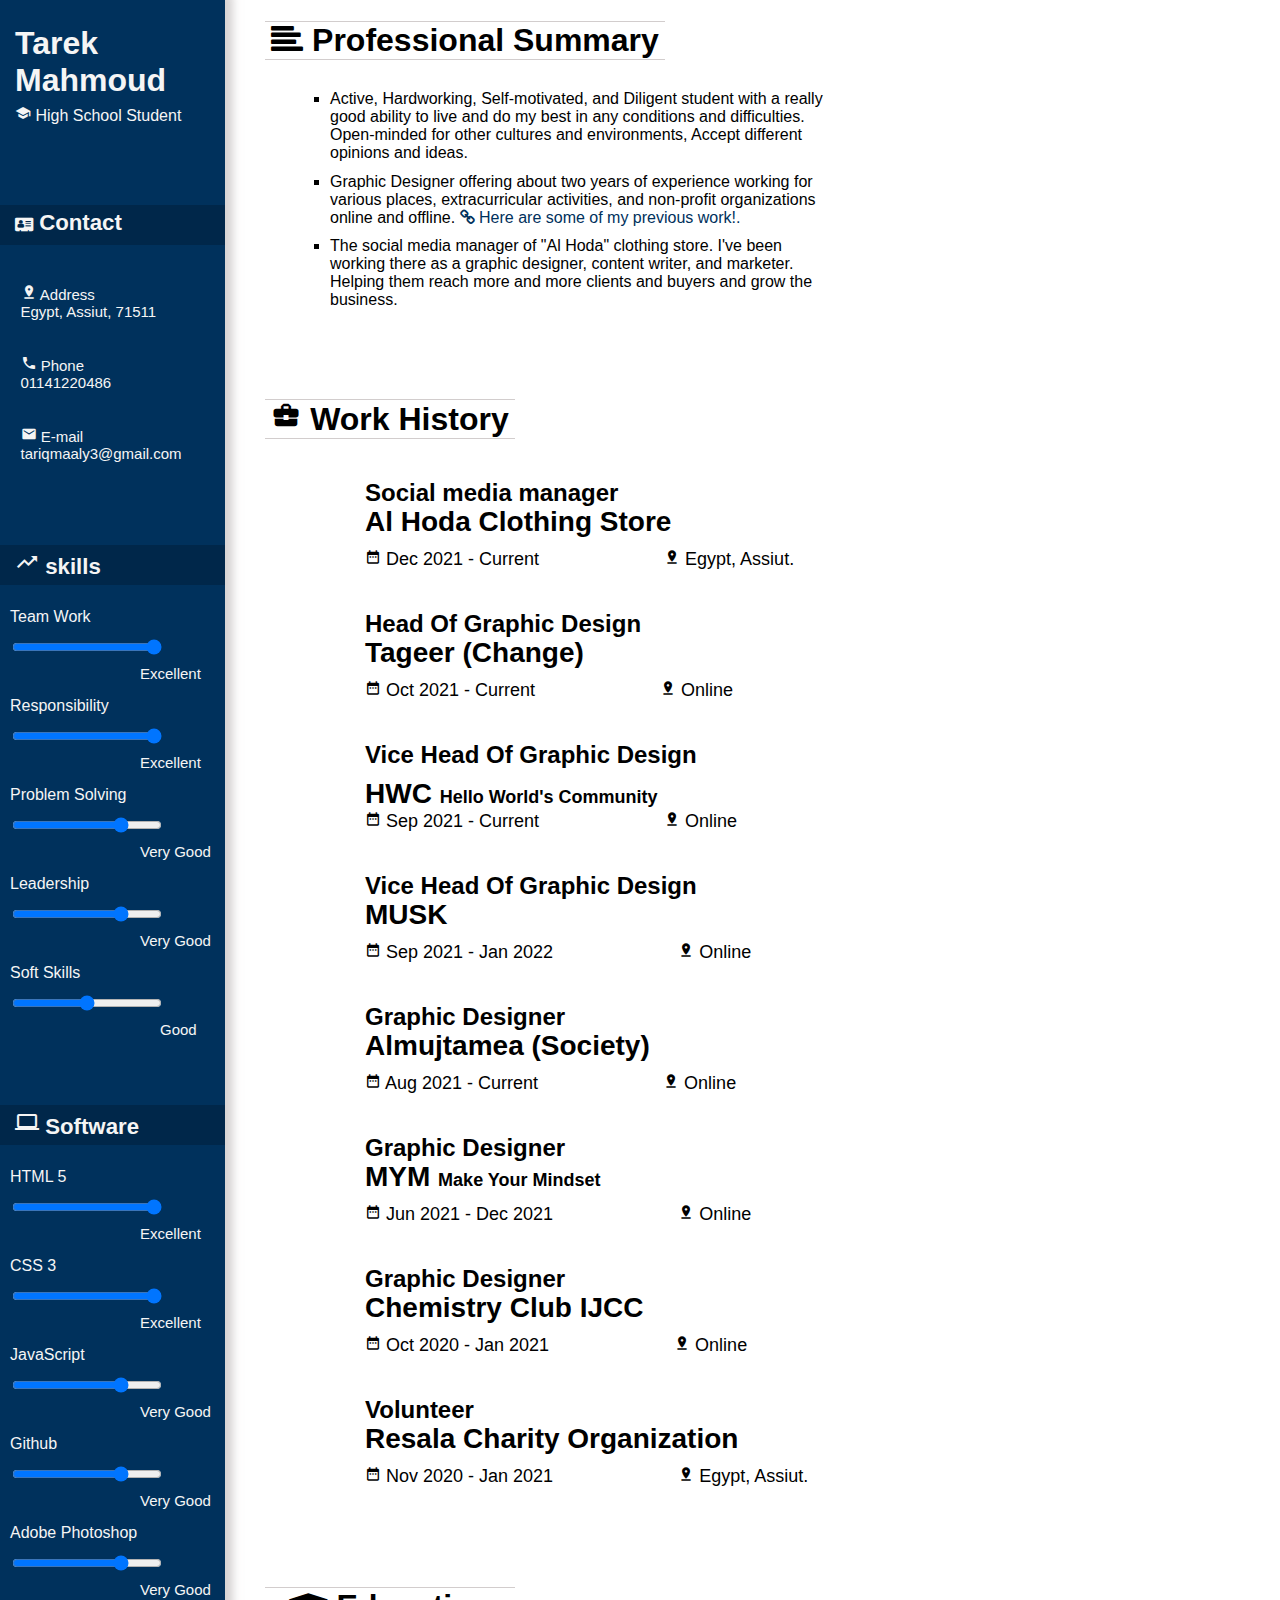
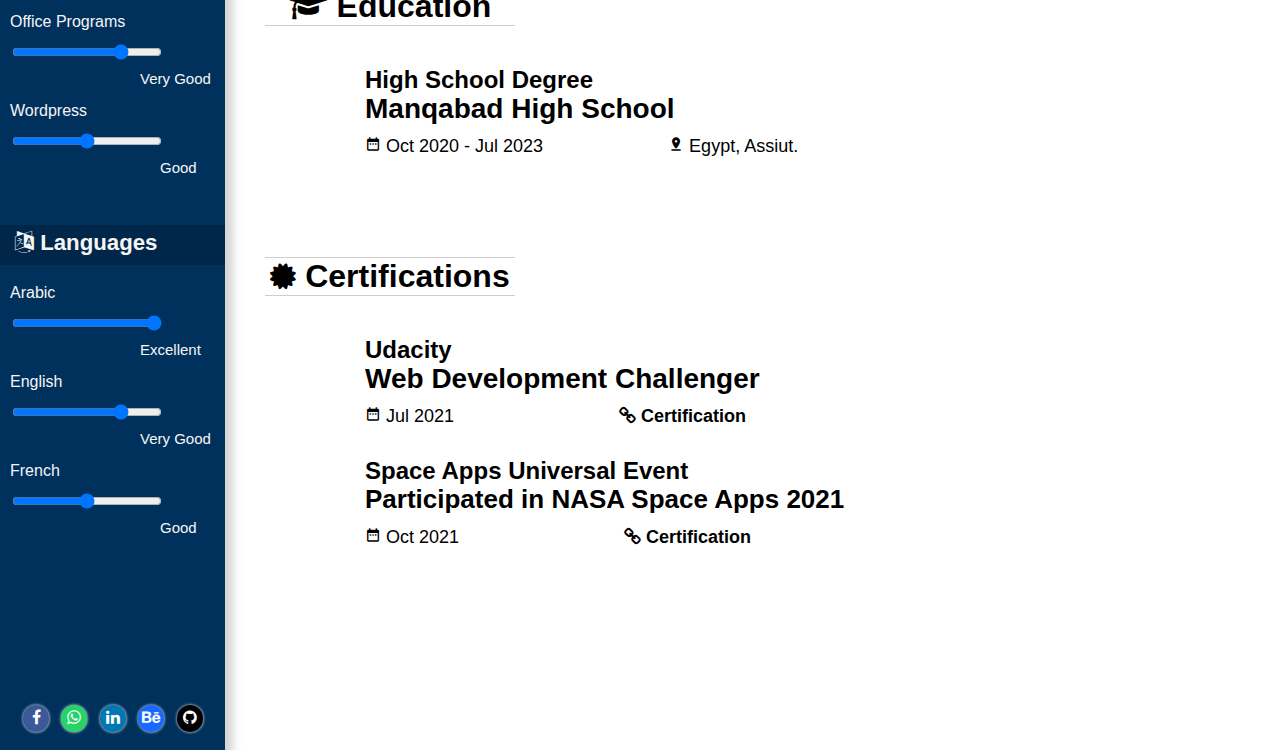
==== commit d1374c29: "Add files via upload" ====
--- a/index.html
+++ b/index.html
@@ -174,7 +174,7 @@
                     </h1>
 
                      <div class="GD">
-                        <h3>Multitasking</h3>
+                        <h3>Social media manager</h3>
                         <h2>Al Hoda Clothing Store</h2> <br>
     
                             <p>
@@ -230,51 +230,7 @@
                                 Online
                             </p>
                     </div>
-    
-                    <div class="GD">
-                        <h3>Graphic Designer</h3>
-                        <h2>NASA Space Apps Gharbya</h2> <br>
-    
-                            <p>
-                                <i class="material-icons">date_range</i>
-                                Sep 2021 - Jan 2022
-                            </p>
-                            <p>
-                                <i class="material-icons" id="pin">pin_drop</i>
-                                Online
-                            </p>
-                    </div>
-    
-                    <div class="GD">
-                        <h3>Graphic Designer</h3>
-                        <h2>Let's Change</h2> <br>
-    
-                            <p>
-                                <i class="material-icons">date_range</i>
-                                Sep 2021 - Jan 2022
-                            </p>
-                            <p>
-                                <i class="material-icons" id="pin">pin_drop</i>
-                                Online
-                            </p>
-                    </div>
-    
-                    <div class="GD">
-                        <h3>Graphic Designer</h3>
-                        <h2>
-                            STS <p>Science Technology School</p>
-                        </h2> <br>
-    
-                            <p>
-                                <i class="material-icons">date_range</i>
-                                Sep 2021 - Jan 2022
-                            </p>
-                            <p>
-                                <i class="material-icons" id="pin">pin_drop</i>
-                                Online
-                            </p>
-                    </div>
-    
+
                     <div class="GD">
                         <h3>Graphic Designer</h3>
                         <h2>Almujtamea (Society)</h2> <br>
@@ -298,36 +254,6 @@
                             <p>
                                 <i class="material-icons">date_range</i>
                                 Jun 2021 - Dec 2021
-                            </p>
-                            <p>
-                                <i class="material-icons" id="pin">pin_drop</i>
-                                Online
-                            </p>
-                    </div>
-    
-                    <div class="GD">
-                        <h3>Graphic Designer</h3>
-                        <h2>
-                            SWS <p>STEMers Without STEM</p>
-                        </h2> <br>
-    
-                            <p>
-                                <i class="material-icons">date_range</i>
-                                Oct 2020 - Jan 2021
-                            </p>
-                            <p>
-                                <i class="material-icons" id="pin">pin_drop</i>
-                                Online
-                            </p>
-                    </div>
-    
-                    <div class="GD">
-                        <h3>Graphic Designer</h3>
-                        <h2>IYNA Sharqia Chapter</h2> <br>
-    
-                            <p>
-                                <i class="material-icons">date_range</i>
-                                Oct 2020 - Jan 2021
                             </p>
                             <p>
                                 <i class="material-icons" id="pin">pin_drop</i>
--- a/TM.css
+++ b/TM.css
@@ -12,7 +12,7 @@
 #left {
     width: 210px;
     color: whitesmoke;
-    height: 2830px;
+    height: 2350px;
     background-color: rgb(0,49,92);
     padding-left: 15px;
     box-shadow: 1px 1px 8px 7px rgba(175, 170, 170, 0.5);
@@ -47,7 +47,7 @@
     margin-top: 10px;
 }
 #right {
-    margin: -2820px 0 0 265px;
+    margin: -2350px 0 0 265px;
     position: absolute;
 }
 #right h1 {
@@ -115,7 +115,7 @@
     color: white;
     width: 20px;
     text-align: center;
-    margin: 900px 0 0 8px;
+    margin: 440px 0 0 8px;
     padding: 4px 3px 3px 3px;
     border-radius: 15px;
     box-shadow: 0.1px 0.1px 3px 0.1px whitesmoke;
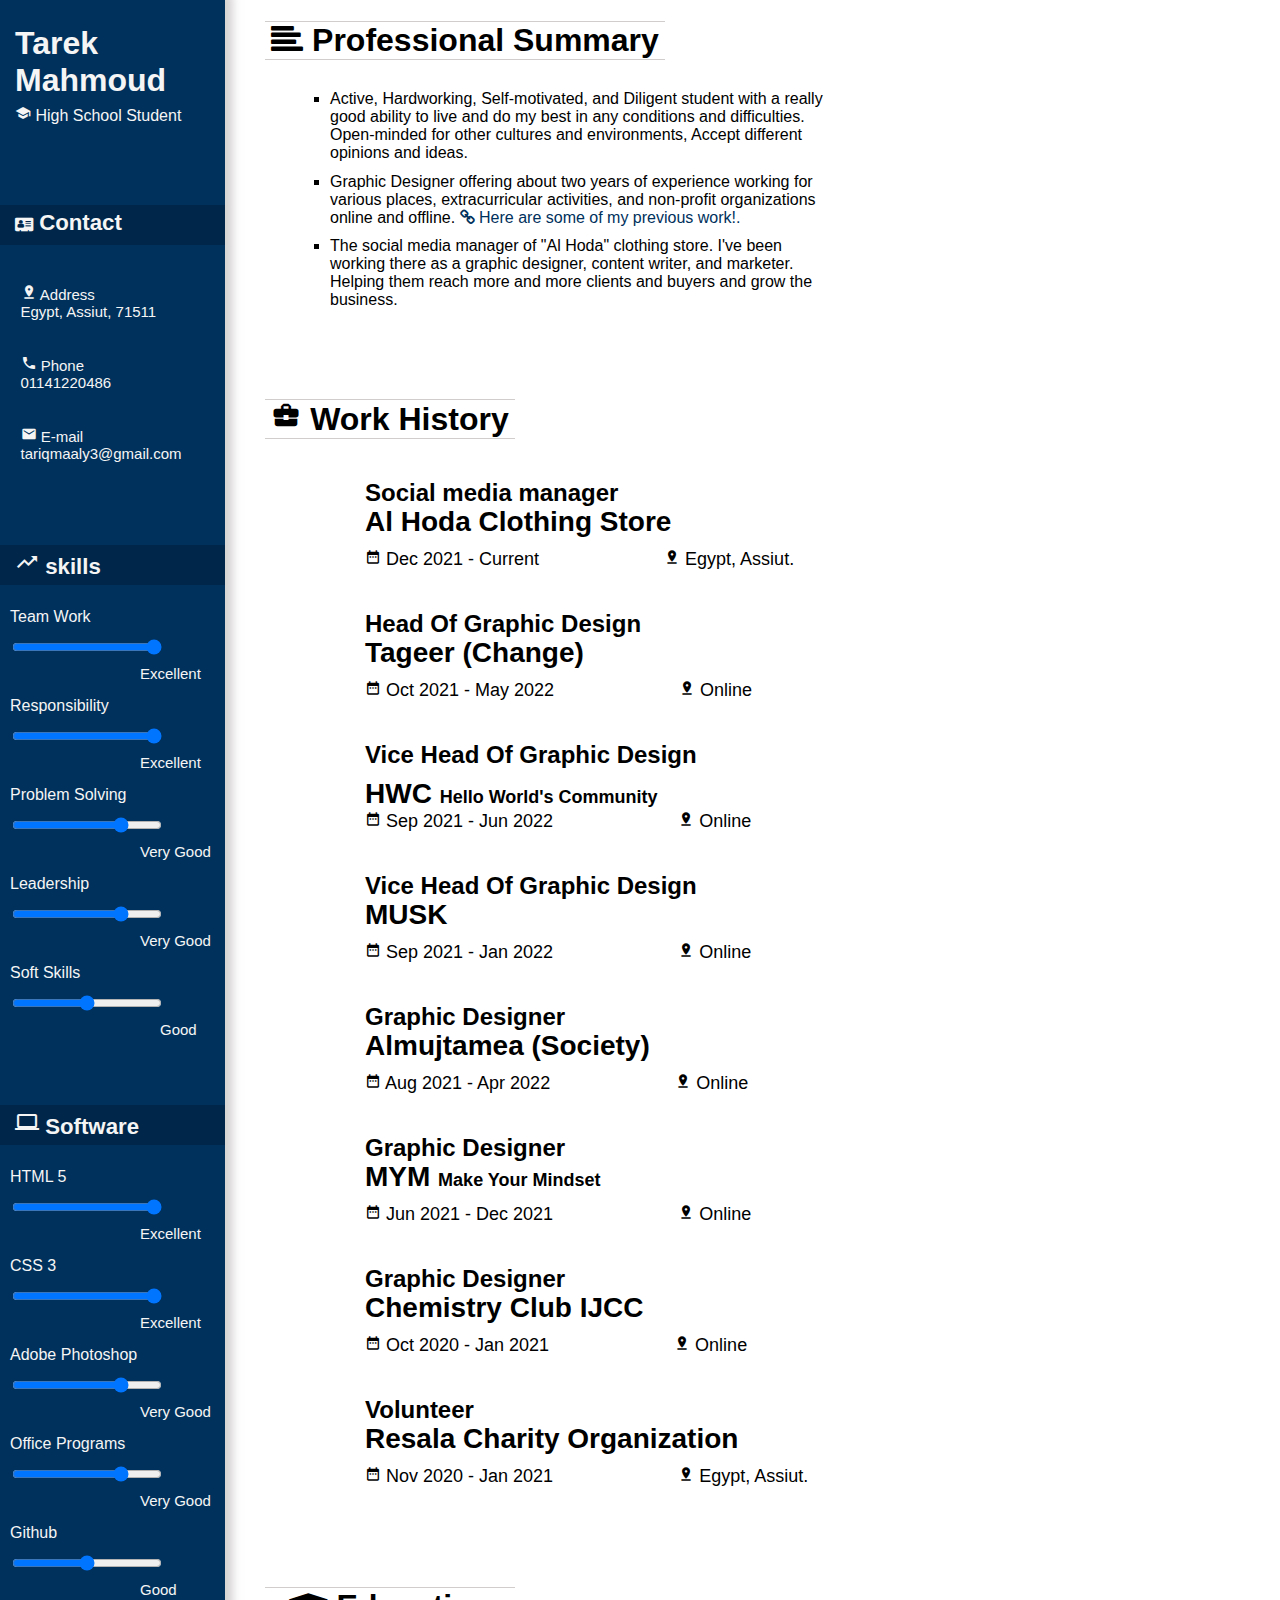
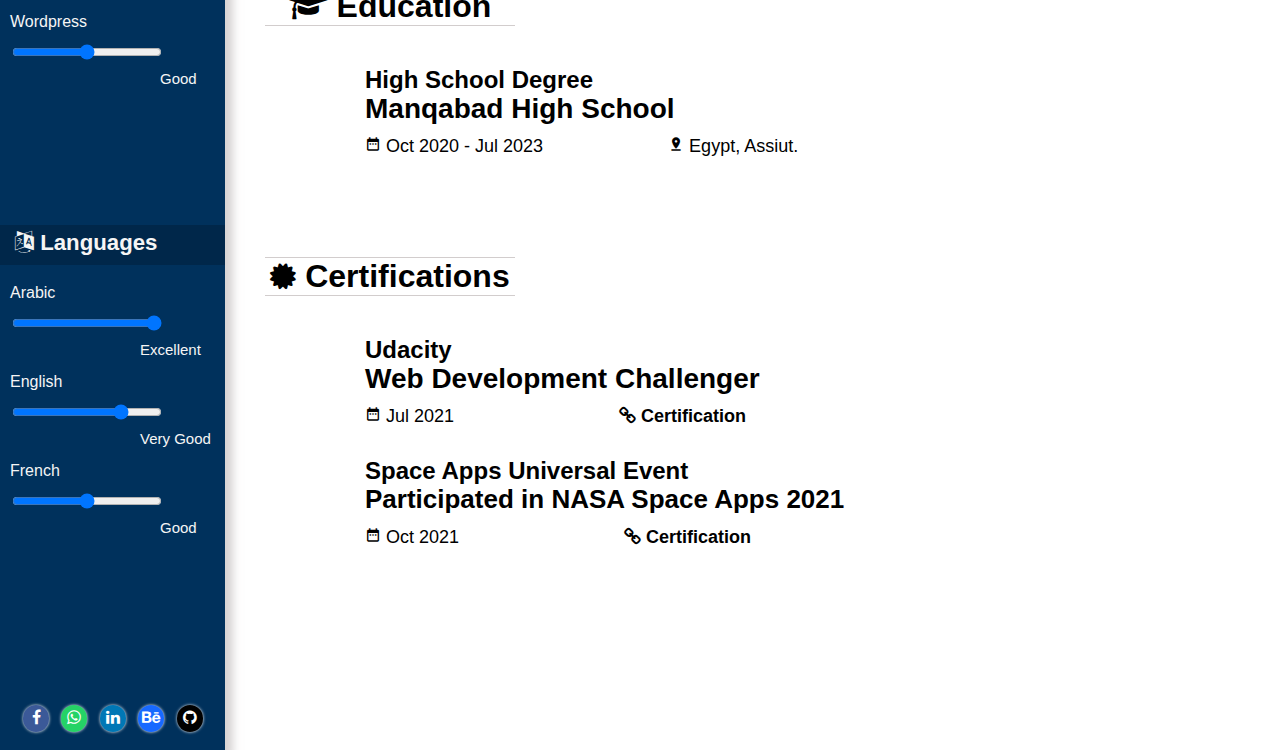
==== commit b7e3f23d: "Add files via upload" ====
--- a/index.html
+++ b/index.html
@@ -73,21 +73,17 @@
                     <input type="range" value="100" step="150">
                     <p><italic>Excellent</italic></p>
 
-                    <label>JavaScript</label><br>
+                    <label>Adobe Photoshop</label><br>
+                    <input type="range" value="75" step="100">
+                    <p><italic>Very Good</italic></p>
+
+                    <label>Office Programs</label><br>
                     <input type="range" value="75" step="100">
                     <p><italic>Very Good</italic></p>
 
                     <label>Github</label><br>
-                    <input type="range" value="75" step="100">
-                    <p><italic>Very Good</italic></p>
-
-                    <label>Adobe Photoshop</label><br>
-                    <input type="range" value="75" step="100">
-                    <p><italic>Very Good</italic></p>
-
-                    <label>Office Programs</label><br>
-                    <input type="range" value="75" step="100">
-                    <p><italic>Very Good</italic></p>
+                    <input type="range" value="50" step="100">
+                    <p><italic>Good</italic></p>
 
                     <label>Wordpress</label><br>
                     <input type="range" value="50" step="100">
@@ -193,7 +189,7 @@
     
                             <p>
                                 <i class="material-icons">date_range</i>
-                                Oct 2021 - Current
+                                Oct 2021 - May 2022
                             </p>
                             <p>
                                 <i class="material-icons" id="pin">pin_drop</i>
@@ -209,7 +205,7 @@
     
                             <p>
                                 <i class="material-icons">date_range</i>
-                                Sep 2021 - Current
+                                Sep 2021 - Jun 2022
                             </p>
                             <p>
                                 <i class="material-icons"  id="pin">pin_drop</i>
@@ -237,7 +233,7 @@
     
                             <p>
                                 <i class="material-icons">date_range</i>
-                                Aug 2021 - Current
+                                Aug 2021 - Apr 2022
                             </p>
                             <p>
                                 <i class="material-icons" id="pin">pin_drop</i>
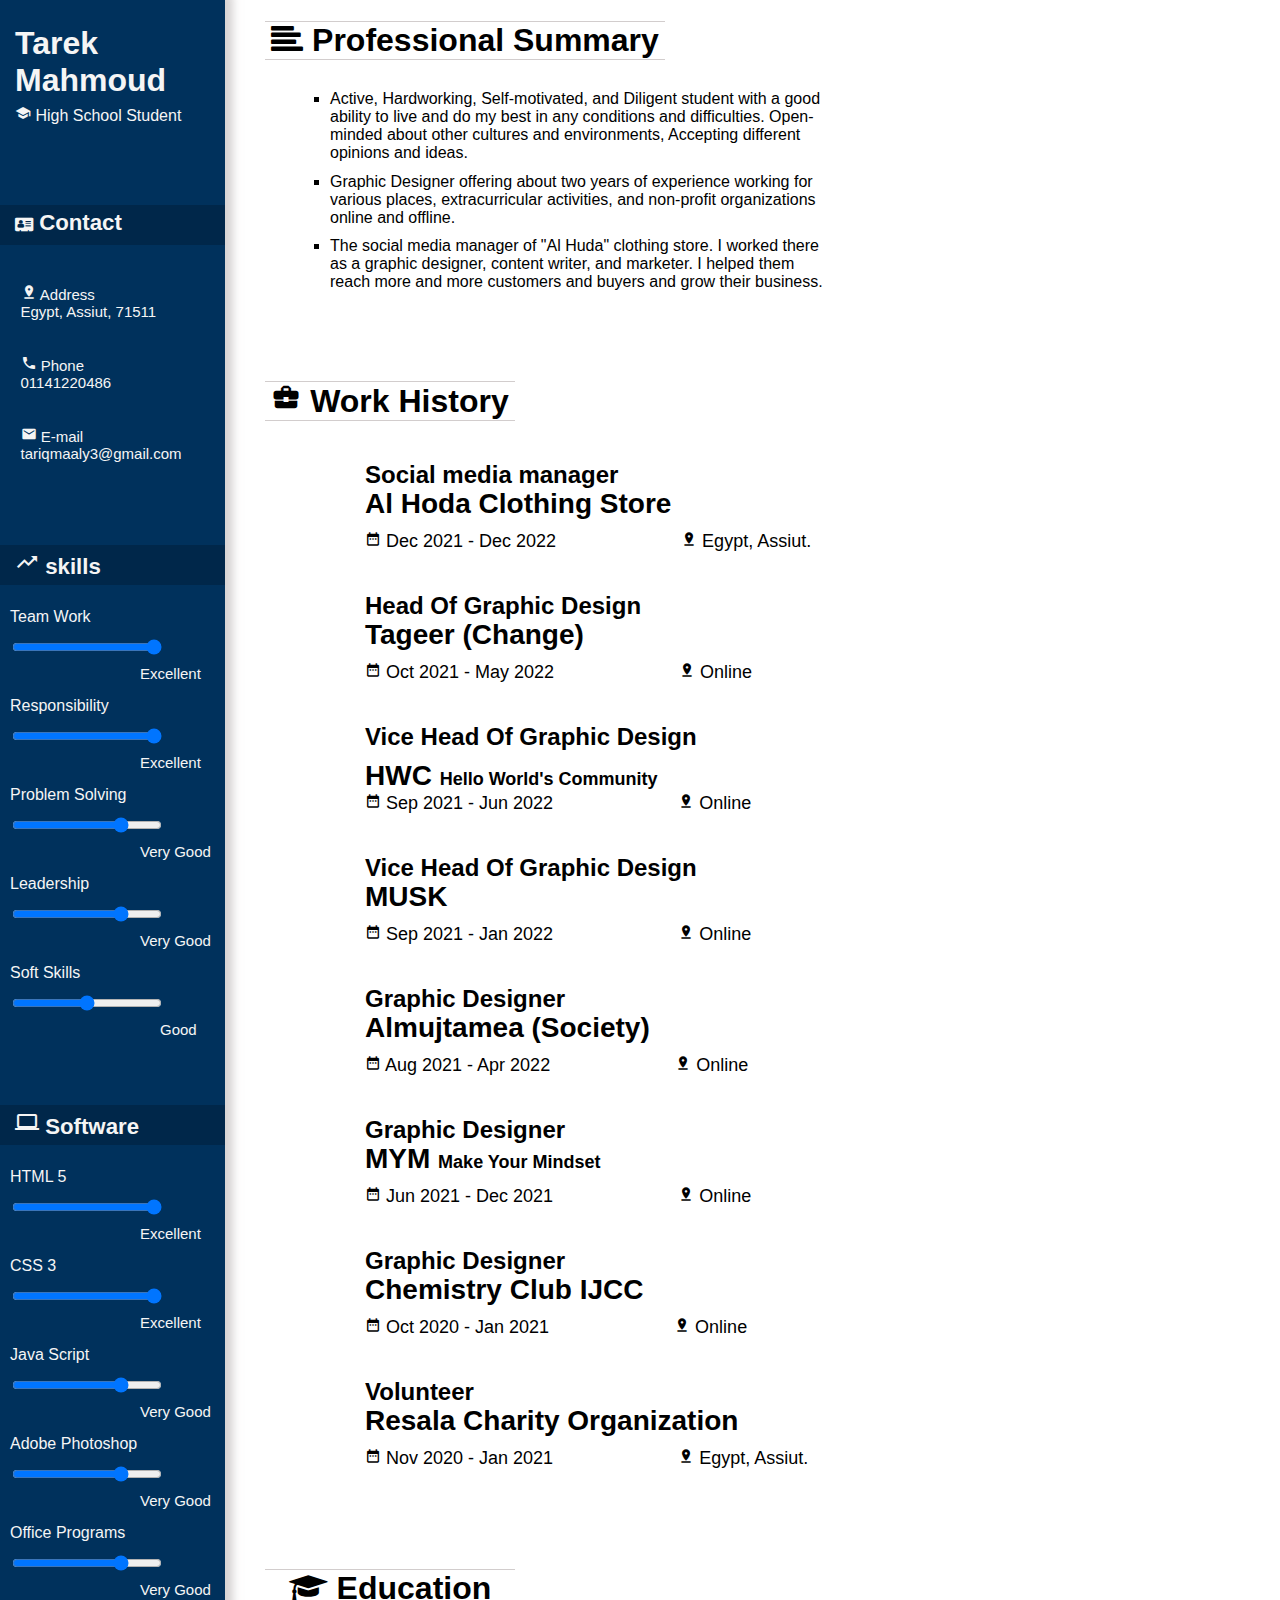
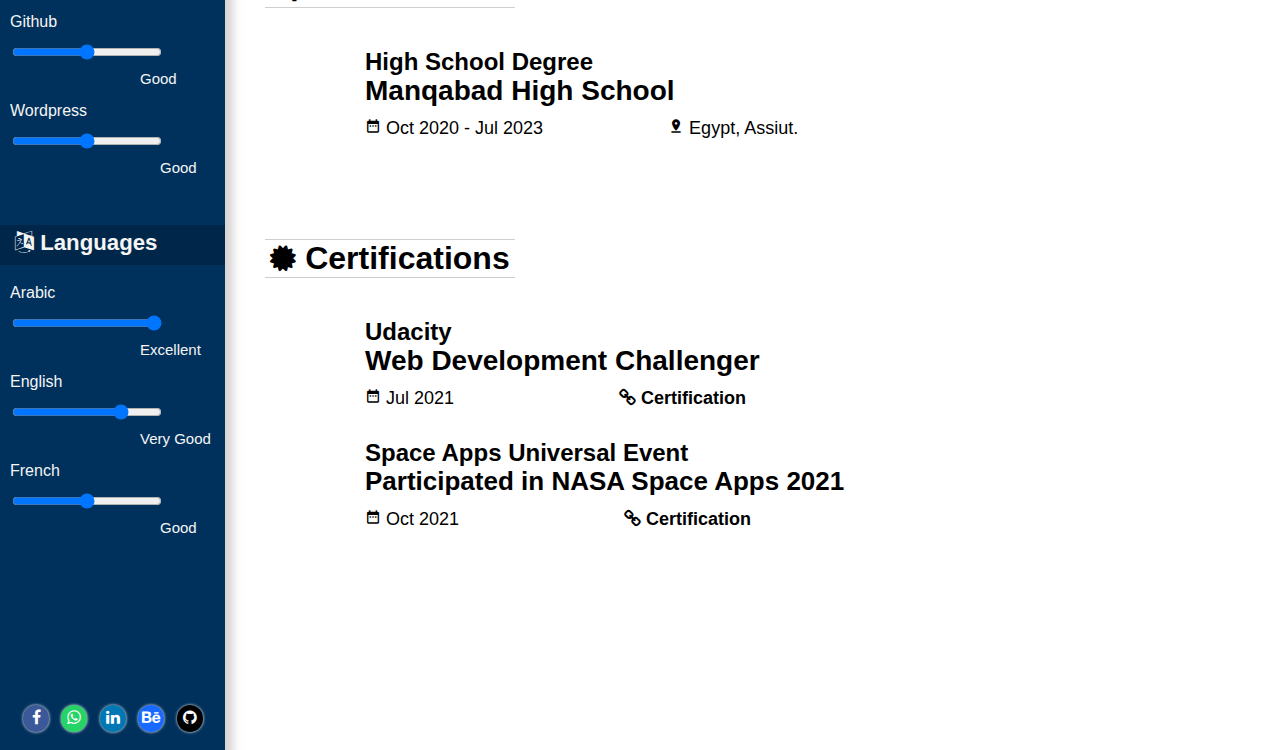
==== commit 48e4fce5: "Add files via upload" ====
--- a/index.html
+++ b/index.html
@@ -73,6 +73,10 @@
                     <input type="range" value="100" step="150">
                     <p><italic>Excellent</italic></p>
 
+                    <label>Java Script</label><br>
+                    <input type="range" value="75" step="100">
+                    <p><italic>Very Good</italic></p>
+
                     <label>Adobe Photoshop</label><br>
                     <input type="range" value="75" step="100">
                     <p><italic>Very Good</italic></p>
@@ -140,26 +144,21 @@
                 </h1>
                 <ul>
                     <li style="width: 500px; margin: 30px 0 0 25px; list-style-type: square;">
-                        Active, Hardworking, Self-motivated, and Diligent student
-                         with a really good ability to live and do my best in any
-                          conditions and difficulties. Open-minded for other cultures
-                           and environments, Accept different opinions and ideas.
+                           Active, Hardworking, Self-motivated, and Diligent student with a good ability
+                            to live and do my best in any conditions and difficulties. Open-minded about
+                             other cultures and environments, Accepting different opinions and ideas.
                     </li>
                 </ul>
                 <ul>
                     <li style="width: 500px; margin: -5px 0 0 25px; list-style-type: square;"> 
-                        Graphic Designer offering about two years of experience working for
-                         various places, extracurricular activities, and non-profit organizations
-                          online and offline.
-                          <a href="https://cutt.ly/QIYNpNj" style="color: rgb(0,49,92);">
-                            <i class="fa fa-link"></i>
-                            Here are some of my previous work!.</a>
+                        Graphic Designer offering about two years of experience working for various places,
+                         extracurricular activities, and non-profit organizations online and offline.
+
                     </li>
                     <li style="width: 500px; margin: 10px 0 0 25px; list-style-type: square;">
-                        The social media manager of "Al Hoda" clothing store.
-                         I've been working there as a graphic designer, content writer,
-                          and marketer. Helping them reach more and more clients and buyers
-                           and grow the business.
+                        The social media manager of "Al Huda" clothing store.
+                        I worked there as a graphic designer, content writer, and marketer.
+                         I helped them reach more and more customers and buyers and grow their business.
                     </li>
                 </ul>
 
@@ -175,7 +174,7 @@
     
                             <p>
                                 <i class="material-icons">date_range</i>
-                                Dec 2021 - Current
+                                Dec 2021 - Dec 2022
                             </p>
                             <p>
                                 <i class="material-icons" id="pin">pin_drop</i>
